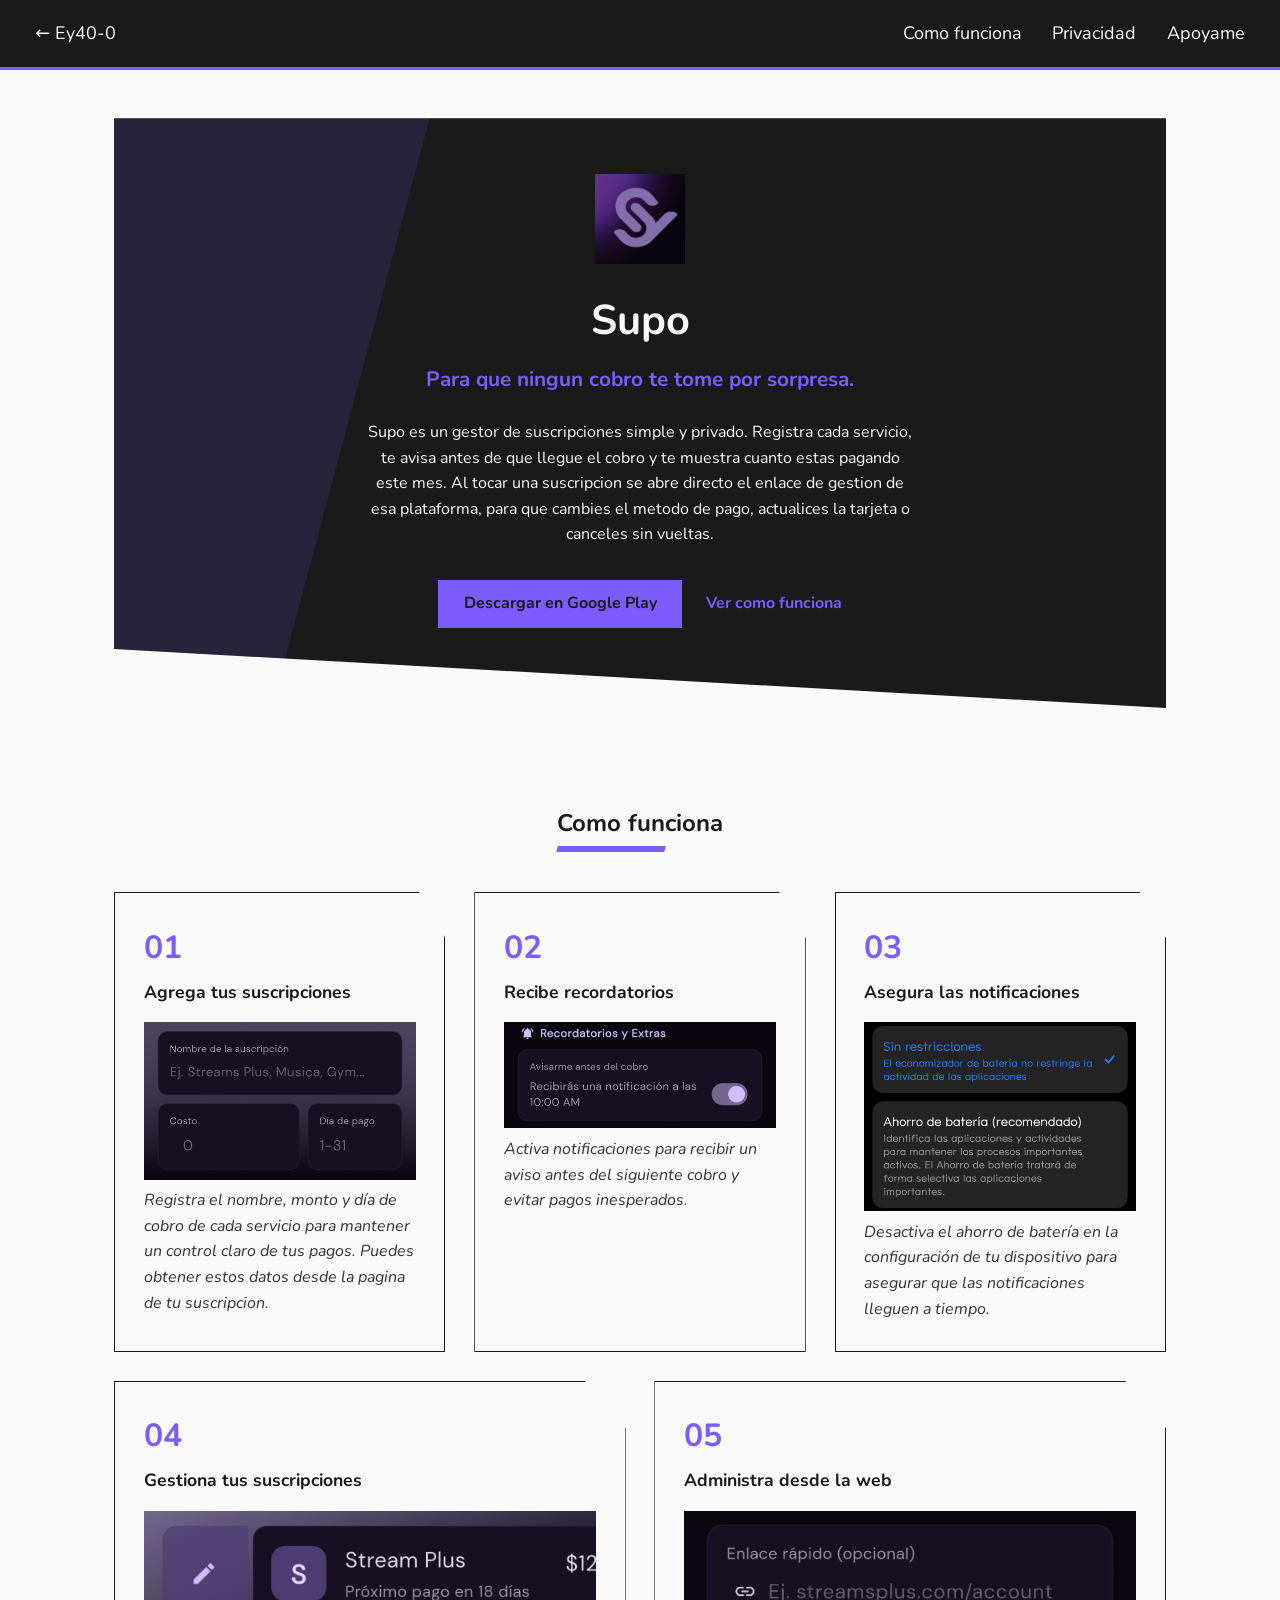
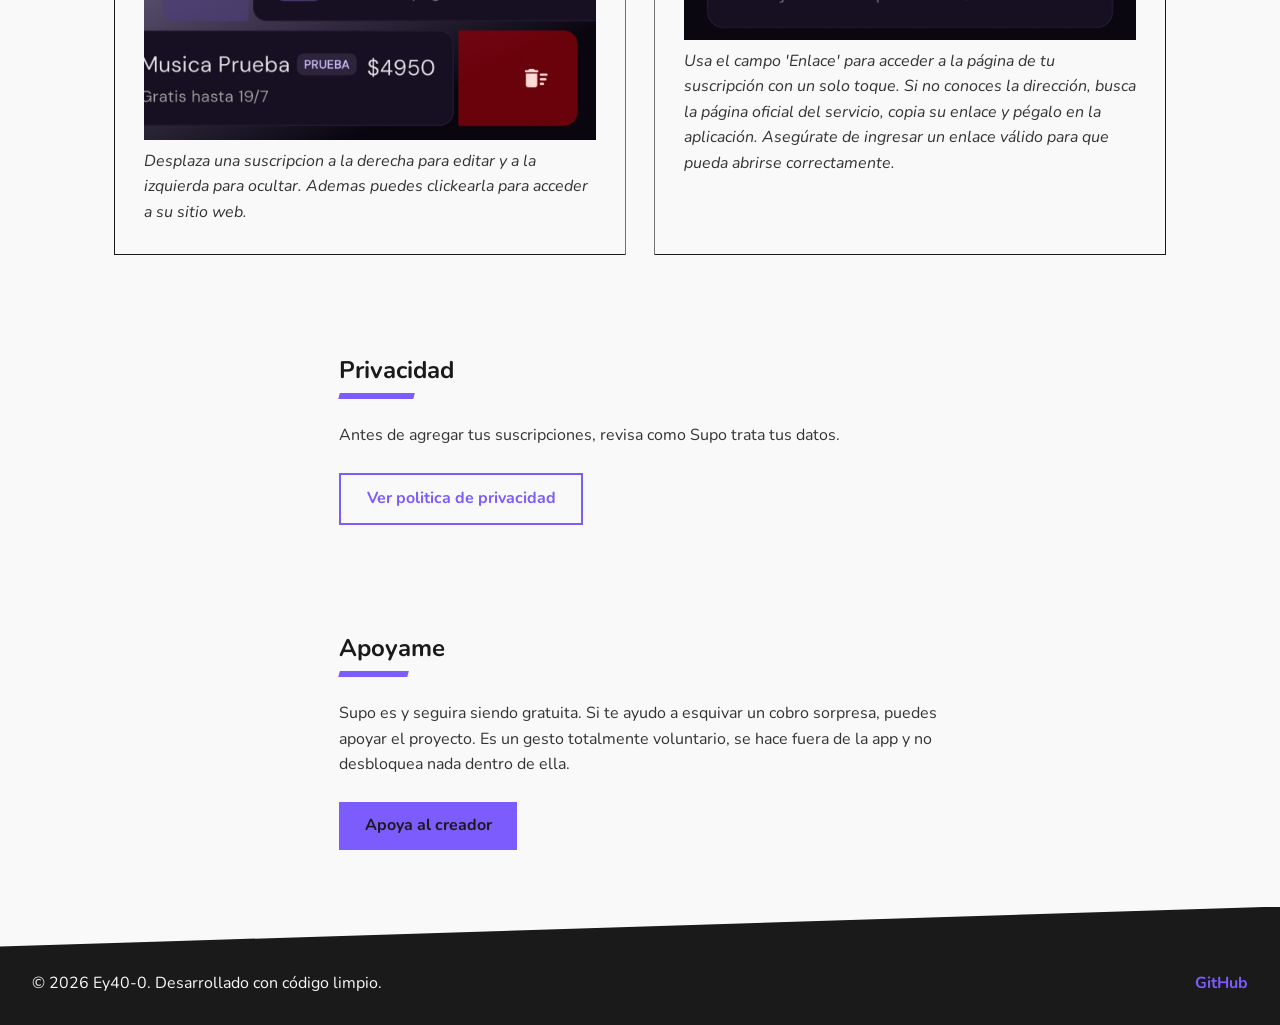
==== supo/index.html @ 60e0cd10 "260713 Se implementa link de pago por medio de mercadopago." ====
<!DOCTYPE html>
<html lang="es">
<head>
    <meta charset="UTF-8">
    <meta name="viewport" content="width=device-width, initial-scale=1.0">
    <link rel="stylesheet" href="supo-style.css">
    <link rel="preconnect" href="https://fonts.googleapis.com">
    <link rel="preconnect" href="https://fonts.gstatic.com" crossorigin>
    <link href="https://fonts.googleapis.com/css2?family=Google+Sans:ital,opsz,wght@0,17..18,400..700;1,17..18,400..700&family=Nunito:ital,wght@0,200..1000;1,200..1000&display=swap" rel="stylesheet">
    <title>Supo - Gestor de suscripciones</title>
</head>
<body>
    <!-- Header con vuelta al portafolio y navegacion a las secciones de esta misma pagina -->
    <header class="header-bar">
        <a href="../index.html" class="nav-link brand-link">← Ey40-0</a>
        <nav class="nav-bar">
            <a href="#manual" class="nav-link">Como funciona</a>
            <a href="#privacidad" class="nav-link">Privacidad</a>
            <a href="#apoyame" class="nav-link">Apoyame</a>
        </nav>
    </header>
    <!-- Hero: que es Supo -->
    <article class="hero-section">
        <section id="app-hero">
            <div class="app-hero-icon">
                <img src="/supo/assets/icon/Supo.png" alt="supo-logo-img">
            </div>
            <h1 id="app-title">Supo</h1>
            <p id="app-tagline">Para que ningun cobro te tome por sorpresa.</p>
            <p id="app-description">Supo es un gestor de suscripciones simple y privado. Registra cada servicio, te avisa antes de que llegue el cobro y te muestra cuanto estas pagando este mes. Al tocar una suscripcion se abre directo el enlace de gestion de esa plataforma, para que cambies el metodo de pago, actualices la tarjeta o canceles sin vueltas.</p>
            <div class="hero-actions">
                <a href="#" class="btn">Descargar en Google Play</a> <!-- Reemplazar por el enlace real de la Play Store -->
                <a href="#manual" class="text-link">Ver como funciona</a>
            </div>
        </section>
    </article>
    <!-- Manual de uso en 3 pasos, con espacio para captura + texto libre en cada uno -->
    <article class="manual-section" id="manual">
        <h2 class="section-heading">Como funciona</h2>
        <div class="steps">
            <div class="step-card">
                <span class="step-number">01</span>
                <h3>Agrega tus suscripciones</h3>
                <div class="step-image">
                    <img src="/supo/assets/images/step_one.png" alt="step_one.png">
                </div>
                <p class="step-text">Registra el nombre, monto y día de cobro de cada servicio para mantener un control claro de tus pagos. Puedes obtener estos datos desde la pagina de tu suscripcion.</p>
            </div>
            <div class="step-card">
                <span class="step-number">02</span>
                <h3>Recibe recordatorios</h3>
                <div class="step-image">
                    <img src="/supo/assets/images/step_two.png" alt="step_two.png">
                </div>
                <p class="step-text">Activa notificaciones para recibir un aviso antes del siguiente cobro y evitar pagos inesperados.</p>
            </div>
            <div class="step-card">
                <span class="step-number">03</span>
                <h3>Asegura las notificaciones</h3>
                <div class="step-image">
                    <img src="/supo/assets/images/step_three.png" alt="step_three.png">
                </div>
                <p class="step-text">Desactiva el ahorro de batería en la configuración de tu dispositivo para asegurar que las notificaciones lleguen a tiempo.</p>
            </div>
            <div class="step-card">
                <span class="step-number">04</span>
                <h3>Gestiona tus suscripciones</h3>
                <div class="step-image">
                    <img src="/supo/assets/images/step_four.png" alt="step_four.png">
                </div>
                <p class="step-text">Desplaza una suscripcion a la derecha para editar y a la izquierda para ocultar. Ademas puedes clickearla para acceder a su sitio web.</p>
            </div>
            <div class="step-card">
                <span class="step-number">05</span>
                <h3>Administra desde la web</h3>
                <div class="step-image">
                    <img src="/supo/assets/images/step_five.png" alt="step_five.png">
                </div>
                <p class="step-text">Usa el campo 'Enlace' para acceder a la página de tu suscripción con un solo toque. Si no conoces la dirección, busca la página oficial del servicio, copia su enlace y pégalo en la aplicación. Asegúrate de ingresar un enlace válido para que pueda abrirse correctamente.</p>
            </div>
        </div>
    </article>
    <!-- Privacidad: el enlace queda listo, el contenido lo escribe Ey40-0 -->
    <article class="privacy-section" id="privacidad">
        <h2 class="section-heading">Privacidad</h2>
        <p>Antes de agregar tus suscripciones, revisa como Supo trata tus datos.</p>
        <a href="./privacy.html" class="btn btn-outline">Ver politica de privacidad</a> <!-- Crear privacidad.html o reemplazar por el enlace real -->
    </article>
    <!-- Apoyame: aporte voluntario fuera de la app, no desbloquea funciones -->
    <article class="coffee-section" id="apoyame">
        <h2 class="section-heading">Apoyame</h2>
        <p>Supo es y seguira siendo gratuita. Si te ayudo a esquivar un cobro sorpresa, puedes apoyar el proyecto. Es un gesto totalmente voluntario, se hace fuera de la app y no desbloquea nada dentro de ella.</p>
        <a href="https://link.mercadopago.cl/ey4developer" class="btn" target="_blank" rel="noopener">Apoya al creador</a> <!-- Reemplazar tu-usuario por tu usuario real -->
    </article>
    <!-- fin de pagina -->
    <footer>
        <p>&copy; 2026 Ey40-0. Desarrollado con código limpio.</p>
        <a href="https://github.com/Ey40-0" target="_blank">GitHub</a>
    </footer>
</body>
</html>
---- supo/supo-style.css ----
/* Codigo hecho por Ey40-0 */
/* Esta pagina vive dentro de /supo/, por eso tiene su propia hoja de estilos */
/* en vez de compartir la del portafolio: cada app tiene su propio color de marca */
/* pero se mantienen las mismas reglas de diseno (sin radio, sin sombra, diagonales) */
:root {
--global-grey: #1a1a1a;
--dark-gray: #333333;
--white-gray: #f9f9f9;
--supo-purple: #7c5cfc;
}
/* Reseteo basico de margenes */
* {
    margin: 0;
    padding: 0;
    box-sizing: border-box;
}
html {
    scroll-behavior: smooth;
}
/* Hacer la fuente global para todo el cuerpo del sitio */
body {
    font-family: 'Nunito', system-ui, -apple-system, sans-serif;
    background-color: var(--white-gray);
    color: var(--dark-gray);
    line-height: 1.6;
    overflow-x: hidden;
}
article {
    max-width: 1100px;
    margin: 0 auto;
    padding: 3rem 1.5rem;
}
/* Aplicar Google Sans a los titulos para que resalten mas */
h1, h2, h3, h4, h5, h6 {
    font-family: 'Google Sans', 'Nunito', sans-serif;
    font-weight: 700;
    color: var(--global-grey);
}
a {
    text-decoration: none;
}
/* Header */
.header-bar {
    background-color: var(--global-grey);
    border-bottom: .2rem solid var(--supo-purple);
    display: flex;
    align-items: center;
    justify-content: space-between;
    padding: 1rem 2rem;
    position: sticky;
    top: 0;
    z-index: 100;
}
.nav-bar {
    display: flex;
    align-items: center;
    gap: 1.5rem;
}
.brand-link {
    font-size: 1.2rem;
}
/* Enlaces: mismo subrayado direccional que en el portafolio */
.nav-link {
    color: var(--white-gray);
    font-size: large;
    padding: .2rem;
    position: relative;
}
.nav-link::after {
    content: '';
    position: absolute;
    left: 0;
    bottom: -.2rem;
    width: 100%;
    height: .1rem;
    background-color: var(--supo-purple);
    transform: scaleX(0);
    transform-origin: right;
    transition: transform .2s ease;
}
.nav-link:hover::after {
    transform: scaleX(1);
    transform-origin: left;
}
.text-link {
    position: relative;
    color: var(--supo-purple);
    font-weight: 700;
}
.text-link::after {
    content: '';
    position: absolute;
    left: 0;
    bottom: -.2rem;
    width: 100%;
    height: .1rem;
    background-color: var(--supo-purple);
    transform: scaleX(0);
    transform-origin: right;
    transition: transform .2s ease;
}
.text-link:hover::after {
    transform: scaleX(1);
    transform-origin: left;
}
/* Encabezado con banda diagonal, igual que en el portafolio pero en morado */
.section-heading {
    position: relative;
    display: inline-block;
    padding-bottom: .6rem;
    margin-bottom: 1.5rem;
}
.section-heading::after {
    content: '';
    position: absolute;
    left: 0;
    bottom: 0;
    width: 65%;
    height: .4rem;
    background-color: var(--supo-purple);
    transform: skewX(-15deg);
    transform-origin: left;
}
/* Hero de la app */
#app-hero {
    position: relative;
    overflow: hidden;
    background-color: var(--global-grey);
    text-align: center;
    padding: 3.5rem 2rem 5rem;
/* Inclinacion del hero: el ultimo valor (0 90%) es la esquina inferior izquierda. */
/* Bajar ese porcentaje = corte mas pronunciado, subirlo (mas cerca de 100%) = corte mas sutil */
    clip-path: polygon(0 0, 100% 0, 100% 100%, 0 90%);
}
#app-hero::before {
    content: '';
    position: absolute;
    top: 0;
    left: 0;
    width: 50%;
    height: 100%;
    background-color: var(--supo-purple);
    opacity: .14;
    clip-path: polygon(0 0, 60% 0, 30% 100%, 0 100%);
    z-index: -1;
}
.app-hero-icon {
    width: 90px;
    height: 90px;
    margin: 0 auto 1.5rem;
    display: flex;
    align-items: center;
    justify-content: center;
}
.app-hero-icon img,
.step-image img {
    width: 100%;
    height: 100%;
    object-fit: contain;
}
#app-title {
    color: var(--white-gray);
    font-size: 2.6rem;
}
#app-tagline {
    color: var(--supo-purple);
    font-size: 1.3rem;
    font-weight: 700;
    margin-top: .5rem;
}
#app-description {
    color: var(--white-gray);
    max-width: 55ch;
    margin: 1.5rem auto 0;
}
.hero-actions {
    display: flex;
    flex-wrap: wrap;
    align-items: center;
    justify-content: center;
    gap: 1.5rem;
    margin-top: 2rem;
}
/* Manual de uso */
.manual-section {
    text-align: center;
}
.steps {
    display: flex;
    flex-wrap: wrap;
    gap: 1.8rem;
    margin-top: 1rem;
    text-align: left;
}
.step-card {
    position: relative;
    flex: 1 1 260px;
    padding: 1.8rem;
    border: .1rem solid var(--global-grey);
    clip-path: polygon(0 0, 92% 0, 100% 10%, 100% 100%, 0 100%);
}
.step-number {
    display: block;
    font-family: 'Google Sans', 'Nunito', sans-serif;
    font-weight: 700;
    font-size: 2rem;
    color: var(--supo-purple);
    margin-bottom: .3rem;
}
.step-card h3 {
    font-size: 1.1rem;
    margin-bottom: 1rem;
}
/* Espacio reservado para la captura de pantalla de cada paso */
/* .step-image {
    width: 100%;
    height: 160px;
    display: flex;
    align-items: center;
    justify-content: center;
    background-color: var(--white-gray);
    border: .1rem dashed var(--dark-gray);
    color: var(--dark-gray);
    font-size: .8rem;
    margin-bottom: 1rem;
    clip-path: polygon(0 0, 94% 0, 100% 14%, 100% 100%, 0 100%);
} */
/* Texto libre a completar por Ey40-0, se marca en cursiva mientras es un placeholder */
.step-text {
    font-style: italic;
    color: var(--dark-gray);
}
/* Privacidad y donaciones comparten el mismo formato simple */
.privacy-section,
.coffee-section {
    max-width: 65ch;
}
.privacy-section p,
.coffee-section p {
    margin-bottom: 1.5rem;
}
/* Boton principal con relleno diagonal al pasar el mouse, igual mecanica que en el portafolio */
.btn {
    position: relative;
    display: inline-block;
    padding: .7rem 1.6rem;
    background-color: var(--supo-purple);
    color: var(--global-grey);
    font-weight: 700;
    overflow: hidden;
    z-index: 1;
    transition: color .25s ease;
}
.btn::before {
    content: '';
    position: absolute;
    top: 0;
    left: -15%;
    width: 130%;
    height: 100%;
    background-color: var(--global-grey);
    transform: translateX(-100%) skewX(-15deg);
    transition: transform .3s ease;
    z-index: -1;
}
.btn:hover {
    color: var(--white-gray);
}
.btn:hover::before {
    transform: translateX(0) skewX(-15deg);
}
/* Variante en contorno, para acciones secundarias como Privacidad */
.btn-outline {
    background-color: transparent;
    color: var(--supo-purple);
    border: .15rem solid var(--supo-purple);
}
.btn-outline::before {
    background-color: var(--supo-purple);
}
.btn-outline:hover {
    color: var(--white-gray);
}
/* Pie de pagina, mismo corte diagonal que en el portafolio */
footer {
    position: relative;
    background-color: var(--global-grey);
    color: var(--white-gray);
    display: flex;
    flex-wrap: wrap;
    align-items: center;
    justify-content: space-between;
    gap: 1rem;
    padding: 4rem 2rem 1.8rem;
    clip-path: polygon(0 40px, 100% 0, 100% 100%, 0 100%);
}
footer a {
    position: relative;
    color: var(--supo-purple);
    font-weight: 700;
}
footer a::after {
    content: '';
    position: absolute;
    left: 0;
    bottom: -.2rem;
    width: 100%;
    height: .1rem;
    background-color: var(--supo-purple);
    transform: scaleX(0);
    transform-origin: right;
    transition: transform .2s ease;
}
footer a:hover {
    color: var(--white-gray);
}
footer a:hover::after {
    transform: scaleX(1);
    transform-origin: left;
    background-color: var(--white-gray);
}
/* Estados de foco visibles para quien navega con teclado, sin sombra ni radio */
.nav-link:focus-visible,
.text-link:focus-visible,
.btn:focus-visible,
footer a:focus-visible {
    outline: .15rem solid var(--supo-purple);
    outline-offset: .25rem;
}
/* Pagina de politica de privacidad: una sola columna, casi sin decoracion */
.legal-page {
    max-width: 720px;
}
.legal-page h1 {
    font-size: 2rem;
}
.updated-tag {
    display: block;
    color: var(--dark-gray);
    font-size: .85rem;
    font-style: italic;
    margin-bottom: 2rem;
}
/* Indice del documento, con el mismo subrayado direccional que el resto del sitio */
.toc {
    background-color: var(--white-gray);
    border: .1rem solid var(--global-grey);
    padding: 1.2rem 1.5rem;
    margin-bottom: 2.5rem;
}
.toc h2 {
    font-size: 1rem;
    margin-bottom: .8rem;
}
.toc ol {
    padding-left: 1.2rem;
}
.toc li {
    margin-bottom: .4rem;
}
.toc a {
    position: relative;
    color: var(--supo-purple);
}
.toc a::after {
    content: '';
    position: absolute;
    left: 0;
    bottom: -.15rem;
    width: 100%;
    height: .08rem;
    background-color: var(--supo-purple);
    transform: scaleX(0);
    transform-origin: right;
    transition: transform .2s ease;
}
.toc a:hover::after {
    transform: scaleX(1);
    transform-origin: left;
}
.toc a:focus-visible {
    outline: .15rem solid var(--supo-purple);
    outline-offset: .2rem;
}
/* Cada articulo de la politica */
.policy-section {
    margin-bottom: 2.2rem;
}
.policy-section h2 {
    font-size: 1.3rem;
    margin-bottom: .8rem;
}
.policy-section p {
    margin-bottom: 1rem;
}
.policy-section p:last-child {
    margin-bottom: 0;
}
/* Responsive */
@media (max-width: 900px) {
    #app-hero::before {
        width: 60%;
        opacity: .1;
    }
}
@media (max-width: 700px) {
    .header-bar {
        padding: 1rem 1.2rem;
        flex-wrap: wrap;
        gap: .8rem;
    }
    .nav-bar {
        gap: 1rem;
    }
    .brand-link {
        font-size: 1rem;
    }
    #app-title {
        font-size: 2rem;
    }
    #app-hero {
        padding: 2.5rem 1.5rem 4rem;
    }
    article {
        padding: 2.2rem 1.2rem;
    }
    .steps {
        flex-direction: column;
    }
    footer {
        flex-direction: column;
        text-align: center;
        padding-top: 3.5rem;
    }
}
@media (max-width: 480px) {
    #app-hero::before {
        display: none;
    }
    .hero-actions {
        flex-direction: column;
        width: 100%;
    }
    .hero-actions .btn,
    .hero-actions .text-link {
        width: 100%;
        text-align: center;
    }
    footer {
        clip-path: polygon(0 22px, 100% 0, 100% 100%, 0 100%);
    }
}
/* Respeto por preferencia de movimiento reducido */
@media (prefers-reduced-motion: reduce) {
    * {
        transition: none !important;
    }
}
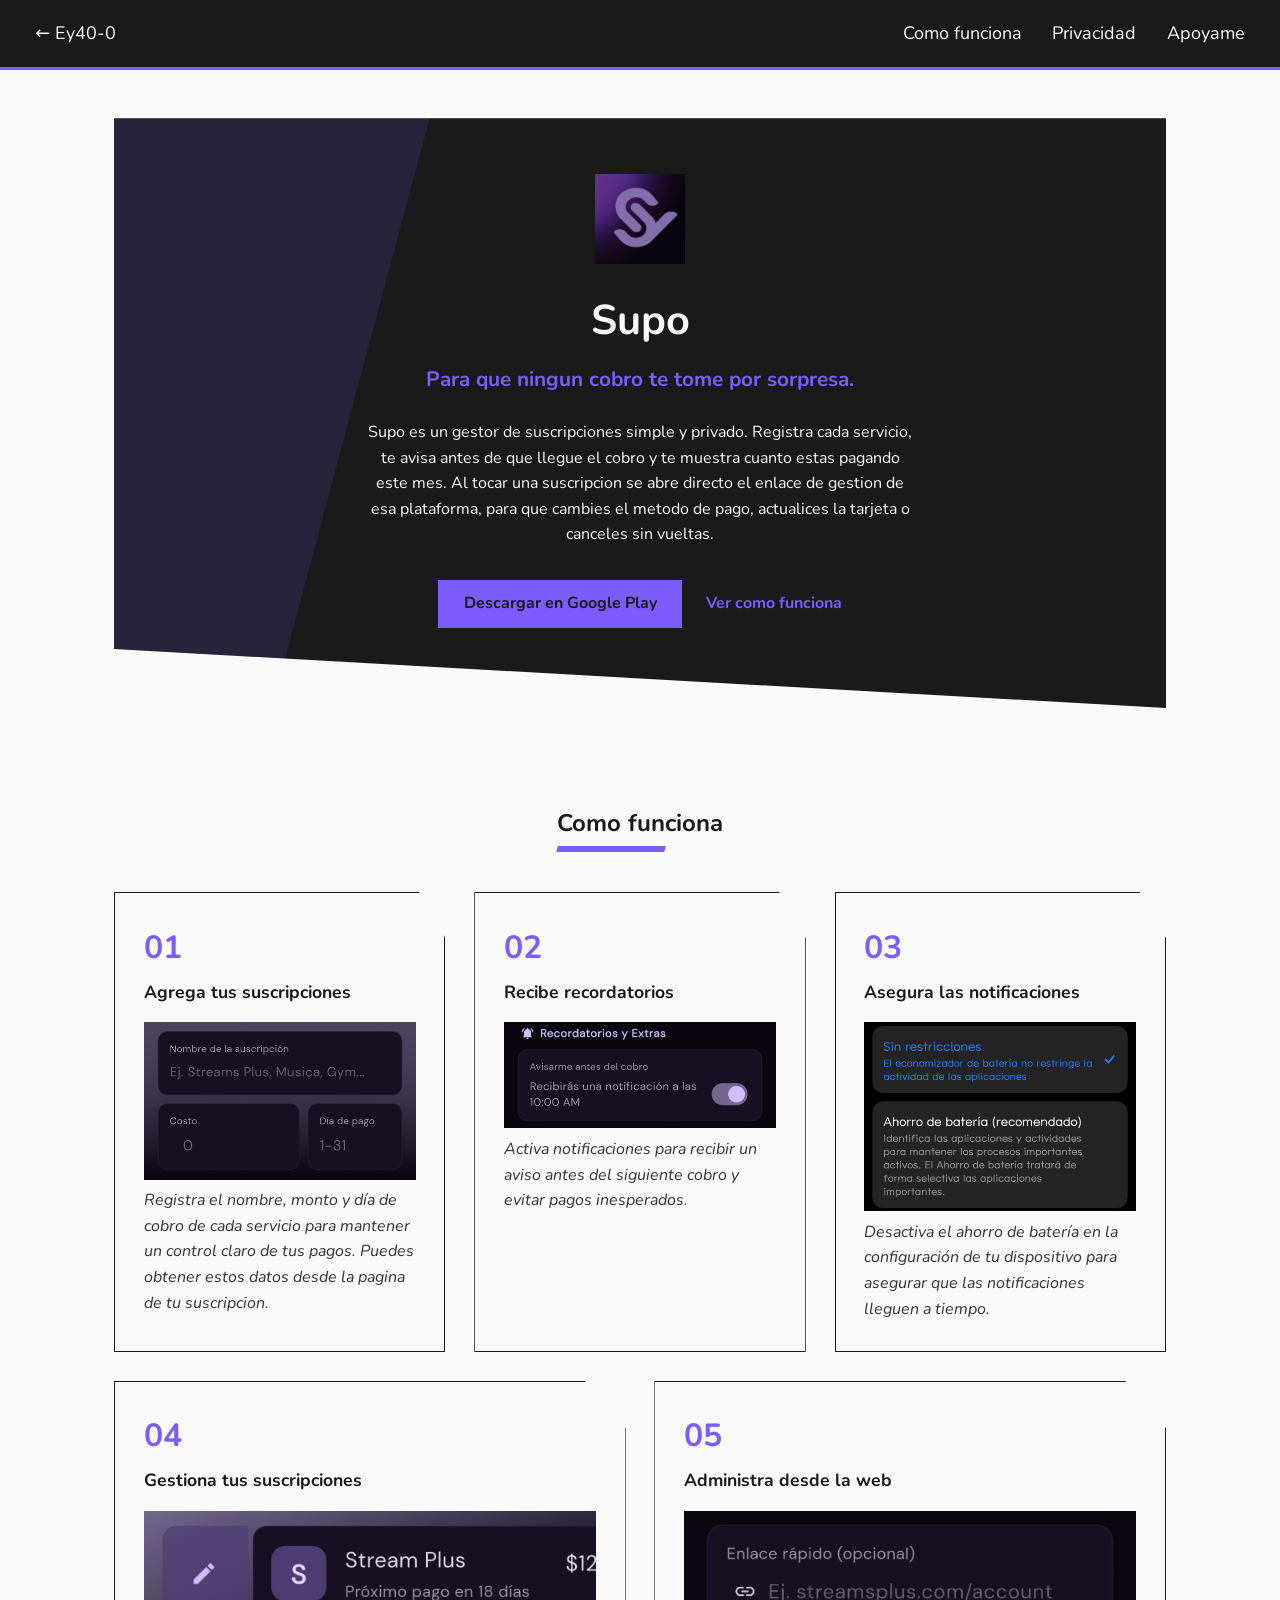
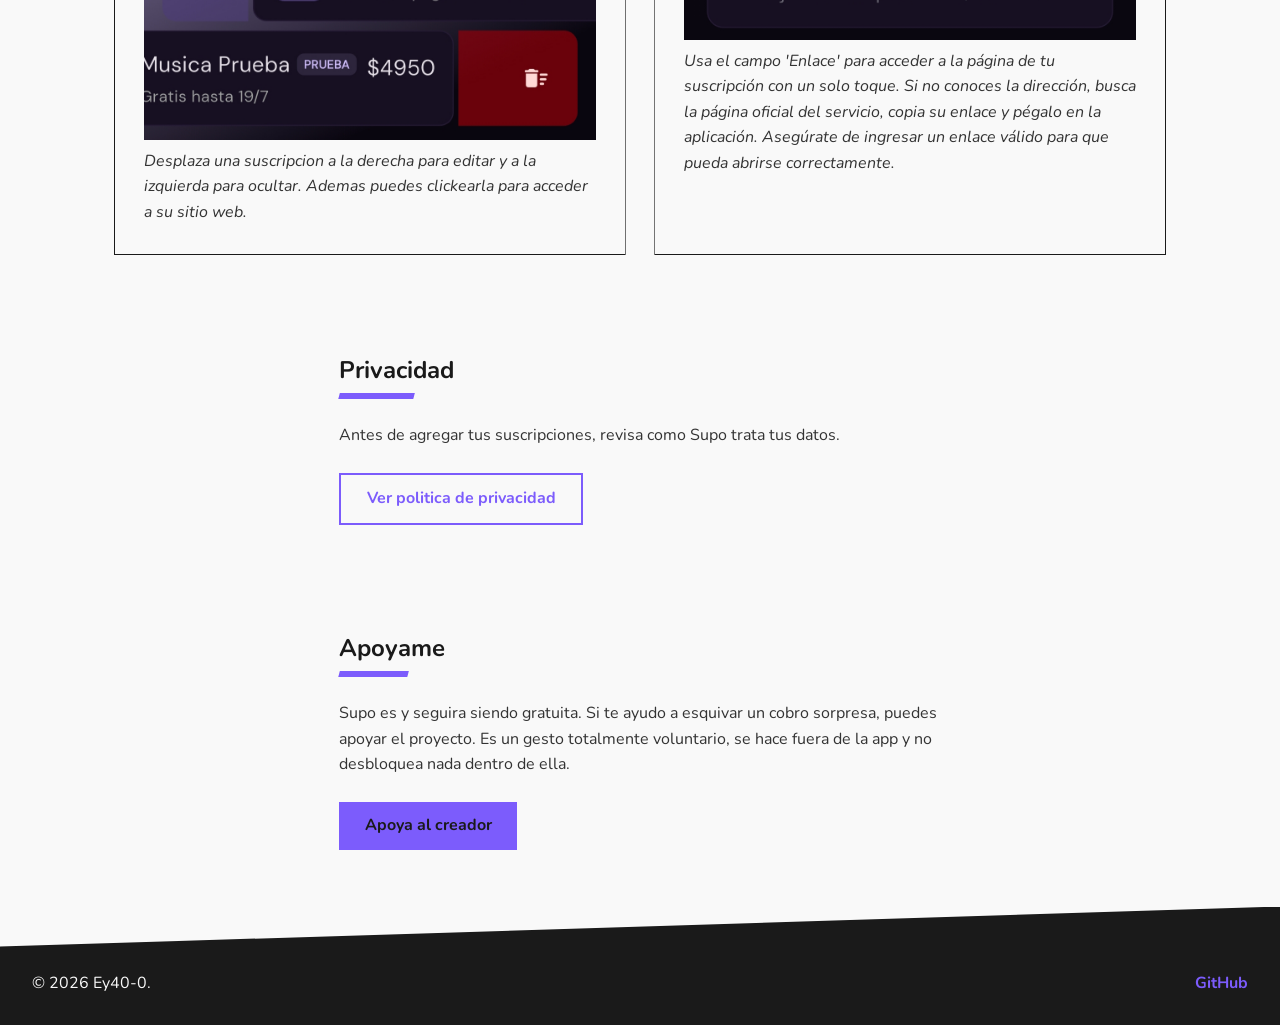
==== commit 14d265ab: "Update footer text in index.html Removed the phrase 'Desarrollado con código limpio' from the footer" ====
--- a/supo/index.html
+++ b/supo/index.html
@@ -29,7 +29,7 @@
             <p id="app-tagline">Para que ningun cobro te tome por sorpresa.</p>
             <p id="app-description">Supo es un gestor de suscripciones simple y privado. Registra cada servicio, te avisa antes de que llegue el cobro y te muestra cuanto estas pagando este mes. Al tocar una suscripcion se abre directo el enlace de gestion de esa plataforma, para que cambies el metodo de pago, actualices la tarjeta o canceles sin vueltas.</p>
             <div class="hero-actions">
-                <a href="#" class="btn">Descargar en Google Play</a> <!-- Reemplazar por el enlace real de la Play Store -->
+                <a href="https://play.google.com/store/apps/details?id=io.github.ey4.supo" class="btn">Descargar en Google Play</a> <!-- Reemplazar por el enlace real de la Play Store -->
                 <a href="#manual" class="text-link">Ver como funciona</a>
             </div>
         </section>
@@ -94,8 +94,8 @@
     </article>
     <!-- fin de pagina -->
     <footer>
-        <p>&copy; 2026 Ey40-0. Desarrollado con código limpio.</p>
+        <p>&copy; 2026 Ey40-0.</p>
         <a href="https://github.com/Ey40-0" target="_blank">GitHub</a>
     </footer>
 </body>
-</html>+</html>
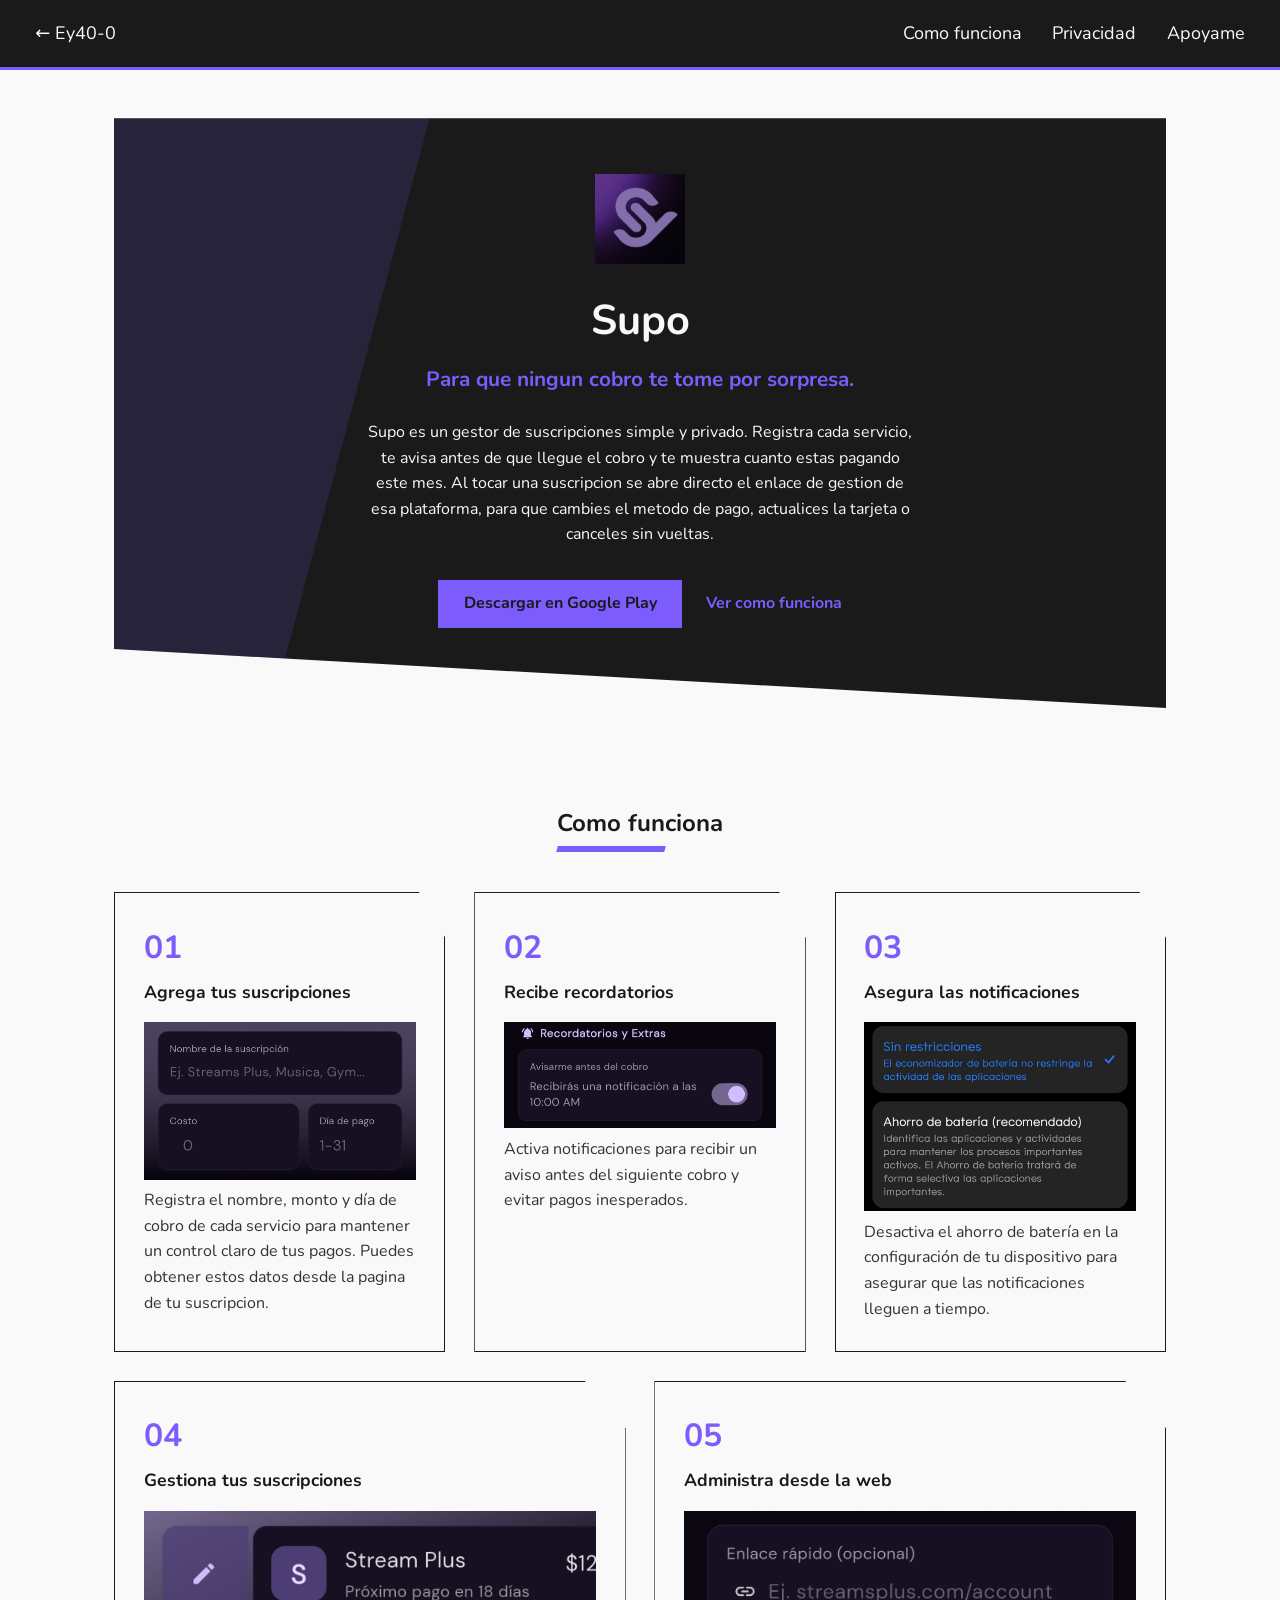
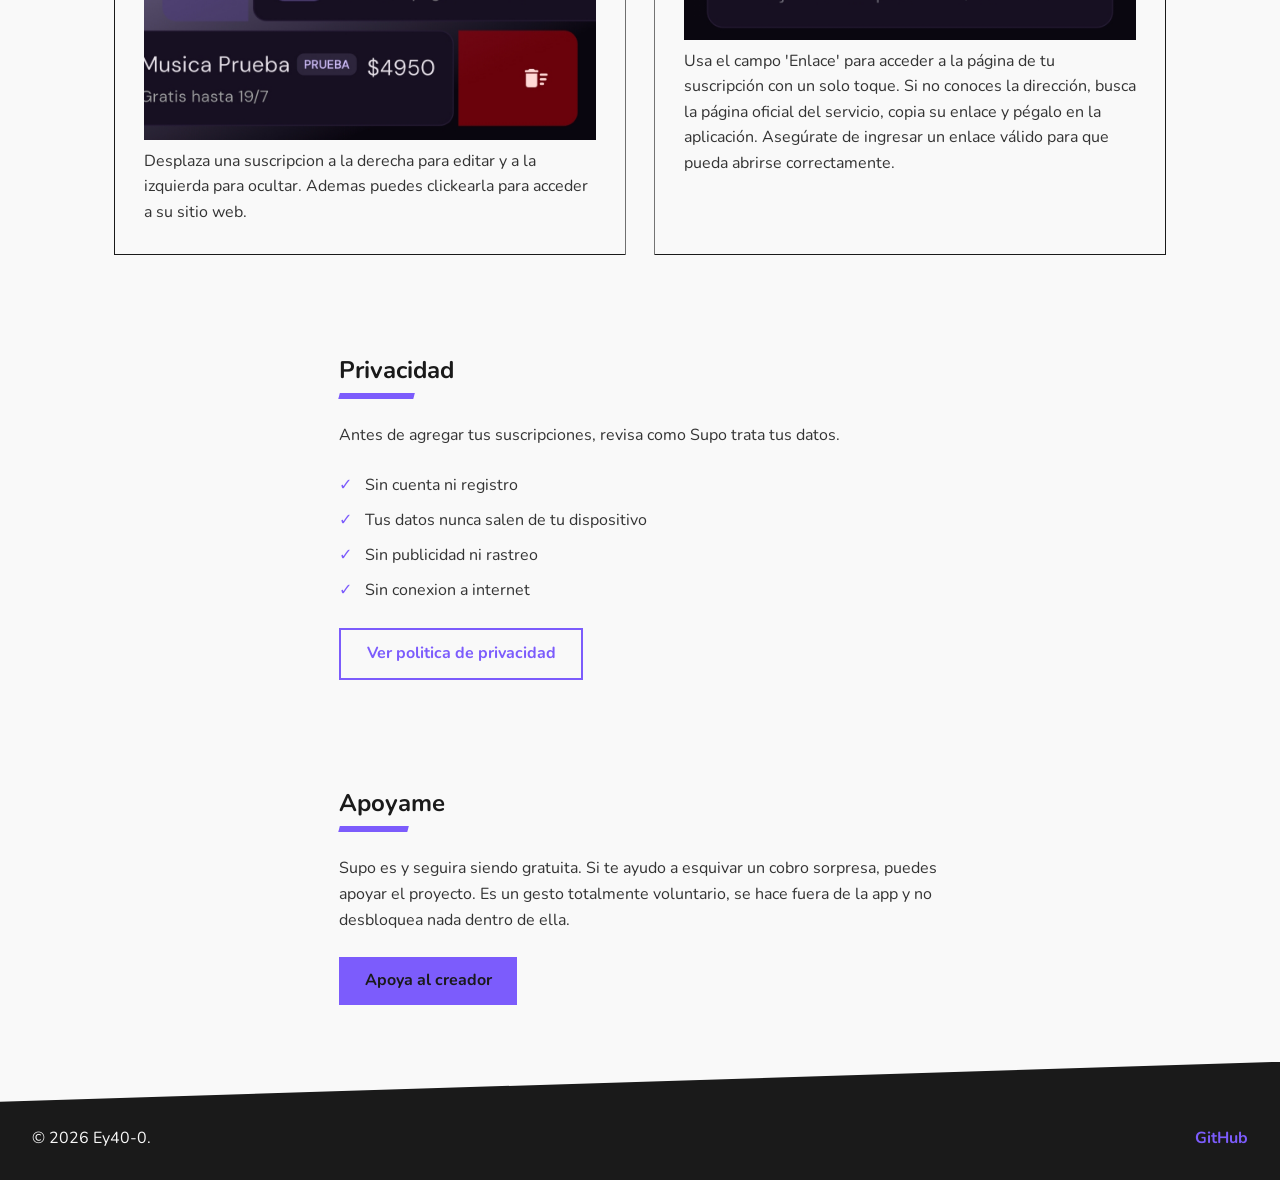
==== commit 6d47a0ad: "260810 rename hero elements to Spanish, reorganize presentation section, and update CSS/HTML structu" ====
--- a/supo/index.html
+++ b/supo/index.html
@@ -1,14 +1,18 @@
 <!DOCTYPE html>
 <html lang="es">
+
 <head>
     <meta charset="UTF-8">
     <meta name="viewport" content="width=device-width, initial-scale=1.0">
     <link rel="stylesheet" href="supo-style.css">
     <link rel="preconnect" href="https://fonts.googleapis.com">
     <link rel="preconnect" href="https://fonts.gstatic.com" crossorigin>
-    <link href="https://fonts.googleapis.com/css2?family=Google+Sans:ital,opsz,wght@0,17..18,400..700;1,17..18,400..700&family=Nunito:ital,wght@0,200..1000;1,200..1000&display=swap" rel="stylesheet">
+    <link
+        href="https://fonts.googleapis.com/css2?family=Google+Sans:ital,opsz,wght@0,17..18,400..700;1,17..18,400..700&family=Nunito:ital,wght@0,200..1000;1,200..1000&display=swap"
+        rel="stylesheet">
     <title>Supo - Gestor de suscripciones</title>
 </head>
+
 <body>
     <!-- Header con vuelta al portafolio y navegacion a las secciones de esta misma pagina -->
     <header class="header-bar">
@@ -19,17 +23,21 @@
             <a href="#apoyame" class="nav-link">Apoyame</a>
         </nav>
     </header>
-    <!-- Hero: que es Supo -->
-    <article class="hero-section">
-        <section id="app-hero">
-            <div class="app-hero-icon">
+    <!-- Portada: que es Supo -->
+    <article class="seccion-portada">
+        <section id="portada-app">
+            <div class="icono-portada">
                 <img src="/supo/assets/icon/Supo.png" alt="supo-logo-img">
             </div>
             <h1 id="app-title">Supo</h1>
-            <p id="app-tagline">Para que ningun cobro te tome por sorpresa.</p>
-            <p id="app-description">Supo es un gestor de suscripciones simple y privado. Registra cada servicio, te avisa antes de que llegue el cobro y te muestra cuanto estas pagando este mes. Al tocar una suscripcion se abre directo el enlace de gestion de esa plataforma, para que cambies el metodo de pago, actualices la tarjeta o canceles sin vueltas.</p>
-            <div class="hero-actions">
-                <a href="https://play.google.com/store/apps/details?id=io.github.ey4.supo" class="btn">Descargar en Google Play</a> <!-- Reemplazar por el enlace real de la Play Store -->
+            <p id="eslogan-app">Para que ningun cobro te tome por sorpresa.</p>
+            <p id="app-description">Supo es un gestor de suscripciones simple y privado. Registra cada servicio, te
+                avisa antes de que llegue el cobro y te muestra cuanto estas pagando este mes. Al tocar una suscripcion
+                se abre directo el enlace de gestion de esa plataforma, para que cambies el metodo de pago, actualices
+                la tarjeta o canceles sin vueltas.</p>
+            <div class="acciones-portada">
+                <a href="https://play.google.com/store/apps/details?id=io.github.ey4.supo" class="btn">Descargar en
+                    Google Play</a>
                 <a href="#manual" class="text-link">Ver como funciona</a>
             </div>
         </section>
@@ -44,7 +52,8 @@
                 <div class="step-image">
                     <img src="/supo/assets/images/step_one.png" alt="step_one.png">
                 </div>
-                <p class="step-text">Registra el nombre, monto y día de cobro de cada servicio para mantener un control claro de tus pagos. Puedes obtener estos datos desde la pagina de tu suscripcion.</p>
+                <p class="step-text">Registra el nombre, monto y día de cobro de cada servicio para mantener un control
+                    claro de tus pagos. Puedes obtener estos datos desde la pagina de tu suscripcion.</p>
             </div>
             <div class="step-card">
                 <span class="step-number">02</span>
@@ -52,7 +61,8 @@
                 <div class="step-image">
                     <img src="/supo/assets/images/step_two.png" alt="step_two.png">
                 </div>
-                <p class="step-text">Activa notificaciones para recibir un aviso antes del siguiente cobro y evitar pagos inesperados.</p>
+                <p class="step-text">Activa notificaciones para recibir un aviso antes del siguiente cobro y evitar
+                    pagos inesperados.</p>
             </div>
             <div class="step-card">
                 <span class="step-number">03</span>
@@ -60,7 +70,8 @@
                 <div class="step-image">
                     <img src="/supo/assets/images/step_three.png" alt="step_three.png">
                 </div>
-                <p class="step-text">Desactiva el ahorro de batería en la configuración de tu dispositivo para asegurar que las notificaciones lleguen a tiempo.</p>
+                <p class="step-text">Desactiva el ahorro de batería en la configuración de tu dispositivo para asegurar
+                    que las notificaciones lleguen a tiempo.</p>
             </div>
             <div class="step-card">
                 <span class="step-number">04</span>
@@ -68,7 +79,8 @@
                 <div class="step-image">
                     <img src="/supo/assets/images/step_four.png" alt="step_four.png">
                 </div>
-                <p class="step-text">Desplaza una suscripcion a la derecha para editar y a la izquierda para ocultar. Ademas puedes clickearla para acceder a su sitio web.</p>
+                <p class="step-text">Desplaza una suscripcion a la derecha para editar y a la izquierda para ocultar.
+                    Ademas puedes clickearla para acceder a su sitio web.</p>
             </div>
             <div class="step-card">
                 <span class="step-number">05</span>
@@ -76,7 +88,9 @@
                 <div class="step-image">
                     <img src="/supo/assets/images/step_five.png" alt="step_five.png">
                 </div>
-                <p class="step-text">Usa el campo 'Enlace' para acceder a la página de tu suscripción con un solo toque. Si no conoces la dirección, busca la página oficial del servicio, copia su enlace y pégalo en la aplicación. Asegúrate de ingresar un enlace válido para que pueda abrirse correctamente.</p>
+                <p class="step-text">Usa el campo 'Enlace' para acceder a la página de tu suscripción con un solo toque.
+                    Si no conoces la dirección, busca la página oficial del servicio, copia su enlace y pégalo en la
+                    aplicación. Asegúrate de ingresar un enlace válido para que pueda abrirse correctamente.</p>
             </div>
         </div>
     </article>
@@ -84,18 +98,29 @@
     <article class="privacy-section" id="privacidad">
         <h2 class="section-heading">Privacidad</h2>
         <p>Antes de agregar tus suscripciones, revisa como Supo trata tus datos.</p>
-        <a href="./privacy.html" class="btn btn-outline">Ver politica de privacidad</a> <!-- Crear privacidad.html o reemplazar por el enlace real -->
+        <ul class="privacidad-puntos">
+            <li>Sin cuenta ni registro</li>
+            <li>Tus datos nunca salen de tu dispositivo</li>
+            <li>Sin publicidad ni rastreo</li>
+            <li>Sin conexion a internet</li>
+        </ul>
+        <a href="./privacy.html" class="btn btn-outline">Ver politica de privacidad</a>
     </article>
     <!-- Apoyame: aporte voluntario fuera de la app, no desbloquea funciones -->
     <article class="coffee-section" id="apoyame">
         <h2 class="section-heading">Apoyame</h2>
-        <p>Supo es y seguira siendo gratuita. Si te ayudo a esquivar un cobro sorpresa, puedes apoyar el proyecto. Es un gesto totalmente voluntario, se hace fuera de la app y no desbloquea nada dentro de ella.</p>
-        <a href="https://link.mercadopago.cl/ey4developer" class="btn" target="_blank" rel="noopener">Apoya al creador</a> <!-- Reemplazar tu-usuario por tu usuario real -->
+        <p>Supo es y seguira siendo gratuita. Si te ayudo a esquivar un cobro sorpresa, puedes apoyar el proyecto. Es un
+            gesto totalmente voluntario, se hace fuera de la app y no desbloquea nada dentro de ella.</p>
+        <a href="https://link.mercadopago.cl/ey4developer" class="btn" target="_blank" rel="noopener">Apoya al
+            creador</a> <!-- Reemplazar tu-usuario por tu usuario real -->
     </article>
     <!-- fin de pagina -->
     <footer>
-        <p>&copy; 2026 Ey40-0.</p>
-        <a href="https://github.com/Ey40-0" target="_blank">GitHub</a>
+        <p data-site="copyright"></p>
+        <a data-site="github-link" target="_blank" rel="noopener">GitHub</a>
     </footer>
+
+    <script src="/site-config.js"></script>
 </body>
-</html>
+
+</html>
--- a/supo/supo-style.css
+++ b/supo/supo-style.css
@@ -121,18 +121,18 @@
     transform: skewX(-15deg);
     transform-origin: left;
 }
-/* Hero de la app */
-#app-hero {
+/* Portada de la app (antes: hero) */
+#portada-app {
     position: relative;
     overflow: hidden;
     background-color: var(--global-grey);
     text-align: center;
     padding: 3.5rem 2rem 5rem;
-/* Inclinacion del hero: el ultimo valor (0 90%) es la esquina inferior izquierda. */
+/* Inclinacion de la portada: el ultimo valor (0 90%) es la esquina inferior izquierda. */
 /* Bajar ese porcentaje = corte mas pronunciado, subirlo (mas cerca de 100%) = corte mas sutil */
     clip-path: polygon(0 0, 100% 0, 100% 100%, 0 90%);
 }
-#app-hero::before {
+#portada-app::before {
     content: '';
     position: absolute;
     top: 0;
@@ -144,7 +144,7 @@
     clip-path: polygon(0 0, 60% 0, 30% 100%, 0 100%);
     z-index: -1;
 }
-.app-hero-icon {
+.icono-portada {
     width: 90px;
     height: 90px;
     margin: 0 auto 1.5rem;
@@ -152,7 +152,7 @@
     align-items: center;
     justify-content: center;
 }
-.app-hero-icon img,
+.icono-portada img,
 .step-image img {
     width: 100%;
     height: 100%;
@@ -162,7 +162,7 @@
     color: var(--white-gray);
     font-size: 2.6rem;
 }
-#app-tagline {
+#eslogan-app {
     color: var(--supo-purple);
     font-size: 1.3rem;
     font-weight: 700;
@@ -173,7 +173,7 @@
     max-width: 55ch;
     margin: 1.5rem auto 0;
 }
-.hero-actions {
+.acciones-portada {
     display: flex;
     flex-wrap: wrap;
     align-items: center;
@@ -225,10 +225,29 @@
     margin-bottom: 1rem;
     clip-path: polygon(0 0, 94% 0, 100% 14%, 100% 100%, 0 100%);
 } */
-/* Texto libre a completar por Ey40-0, se marca en cursiva mientras es un placeholder */
 .step-text {
-    font-style: italic;
     color: var(--dark-gray);
+}
+/* Privacidad: lista de garantias */
+.privacidad-puntos {
+    list-style: none;
+    padding: 0;
+    margin-bottom: 1.5rem;
+    display: flex;
+    flex-direction: column;
+    gap: .6rem;
+}
+.privacidad-puntos li {
+    padding-left: 1.6rem;
+    position: relative;
+    color: var(--dark-gray);
+}
+.privacidad-puntos li::before {
+    content: '✓';
+    position: absolute;
+    left: 0;
+    color: var(--supo-purple);
+    font-weight: 700;
 }
 /* Privacidad y donaciones comparten el mismo formato simple */
 .privacy-section,
@@ -398,7 +417,7 @@
 }
 /* Responsive */
 @media (max-width: 900px) {
-    #app-hero::before {
+    #portada-app::before {
         width: 60%;
         opacity: .1;
     }
@@ -418,7 +437,7 @@
     #app-title {
         font-size: 2rem;
     }
-    #app-hero {
+    #portada-app {
         padding: 2.5rem 1.5rem 4rem;
     }
     article {
@@ -434,15 +453,15 @@
     }
 }
 @media (max-width: 480px) {
-    #app-hero::before {
+    #portada-app::before {
         display: none;
     }
-    .hero-actions {
+    .acciones-portada {
         flex-direction: column;
         width: 100%;
     }
-    .hero-actions .btn,
-    .hero-actions .text-link {
+    .acciones-portada .btn,
+    .acciones-portada .text-link {
         width: 100%;
         text-align: center;
     }
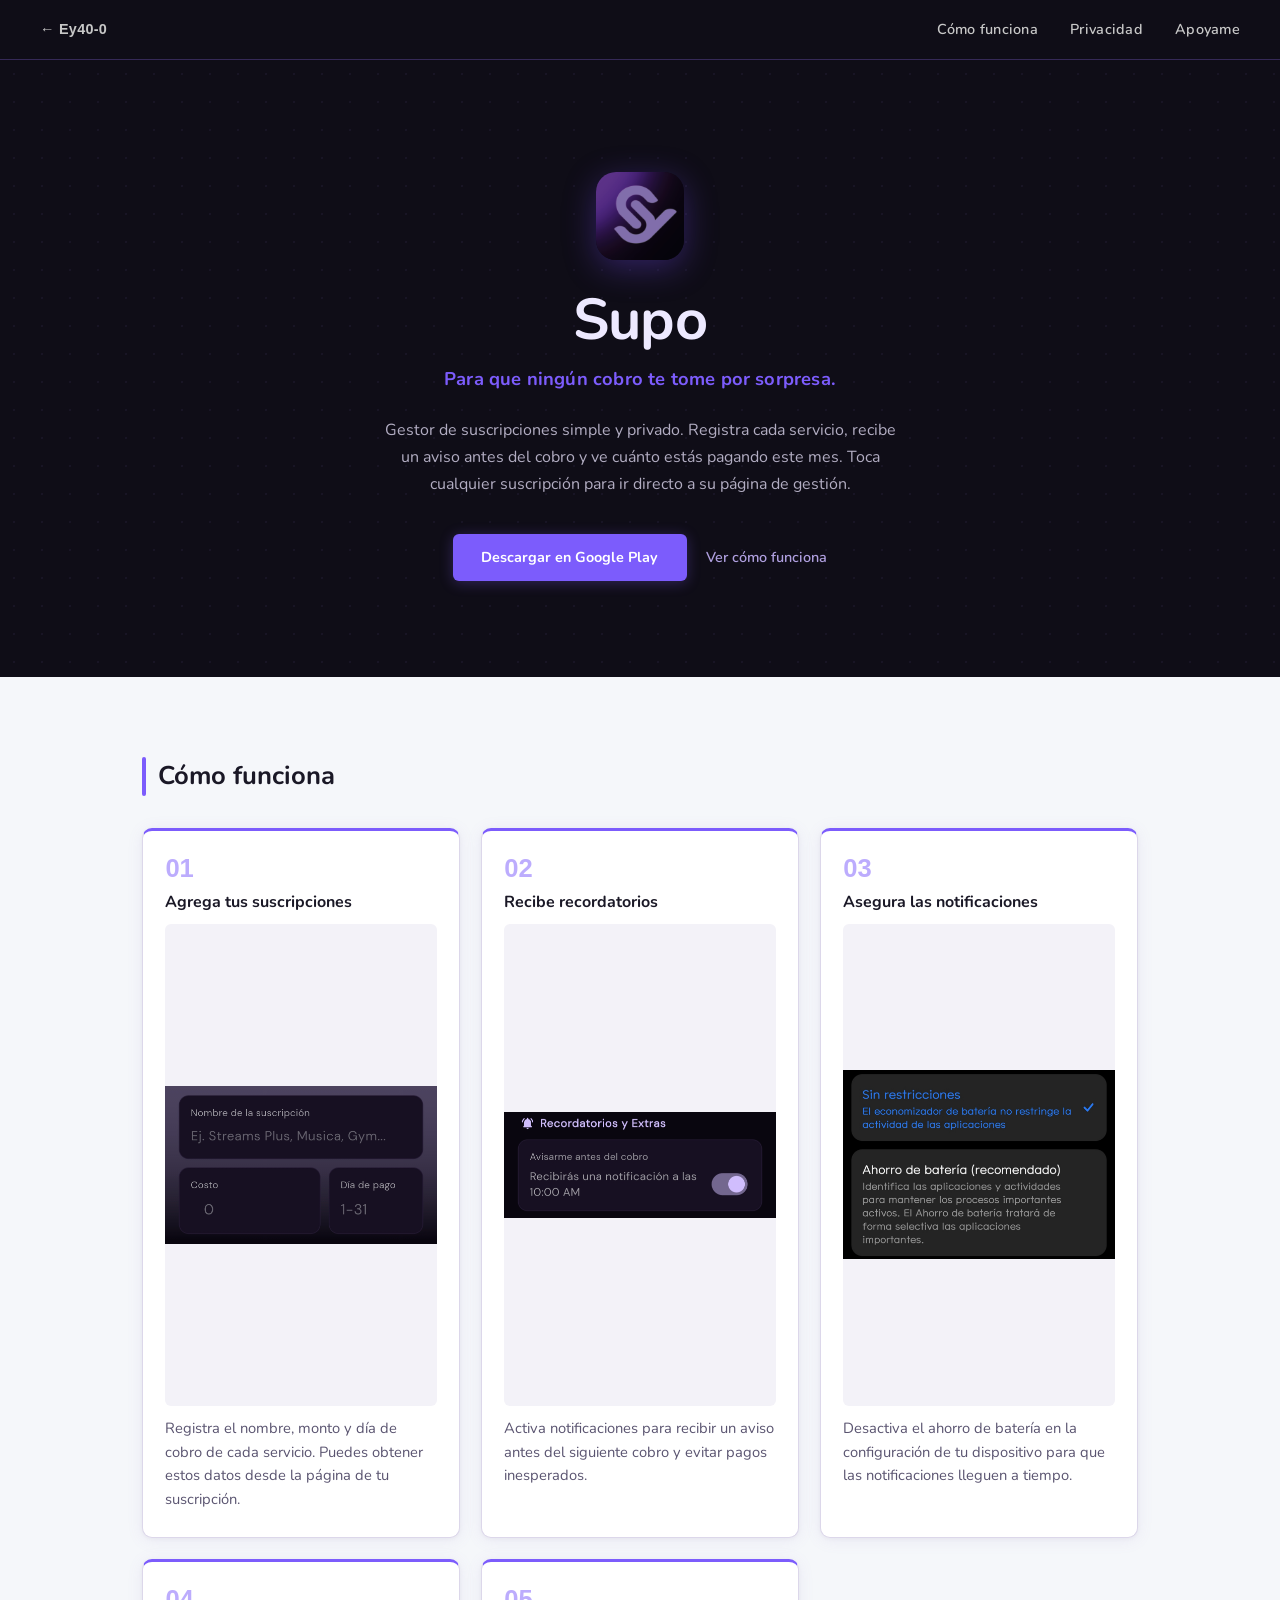
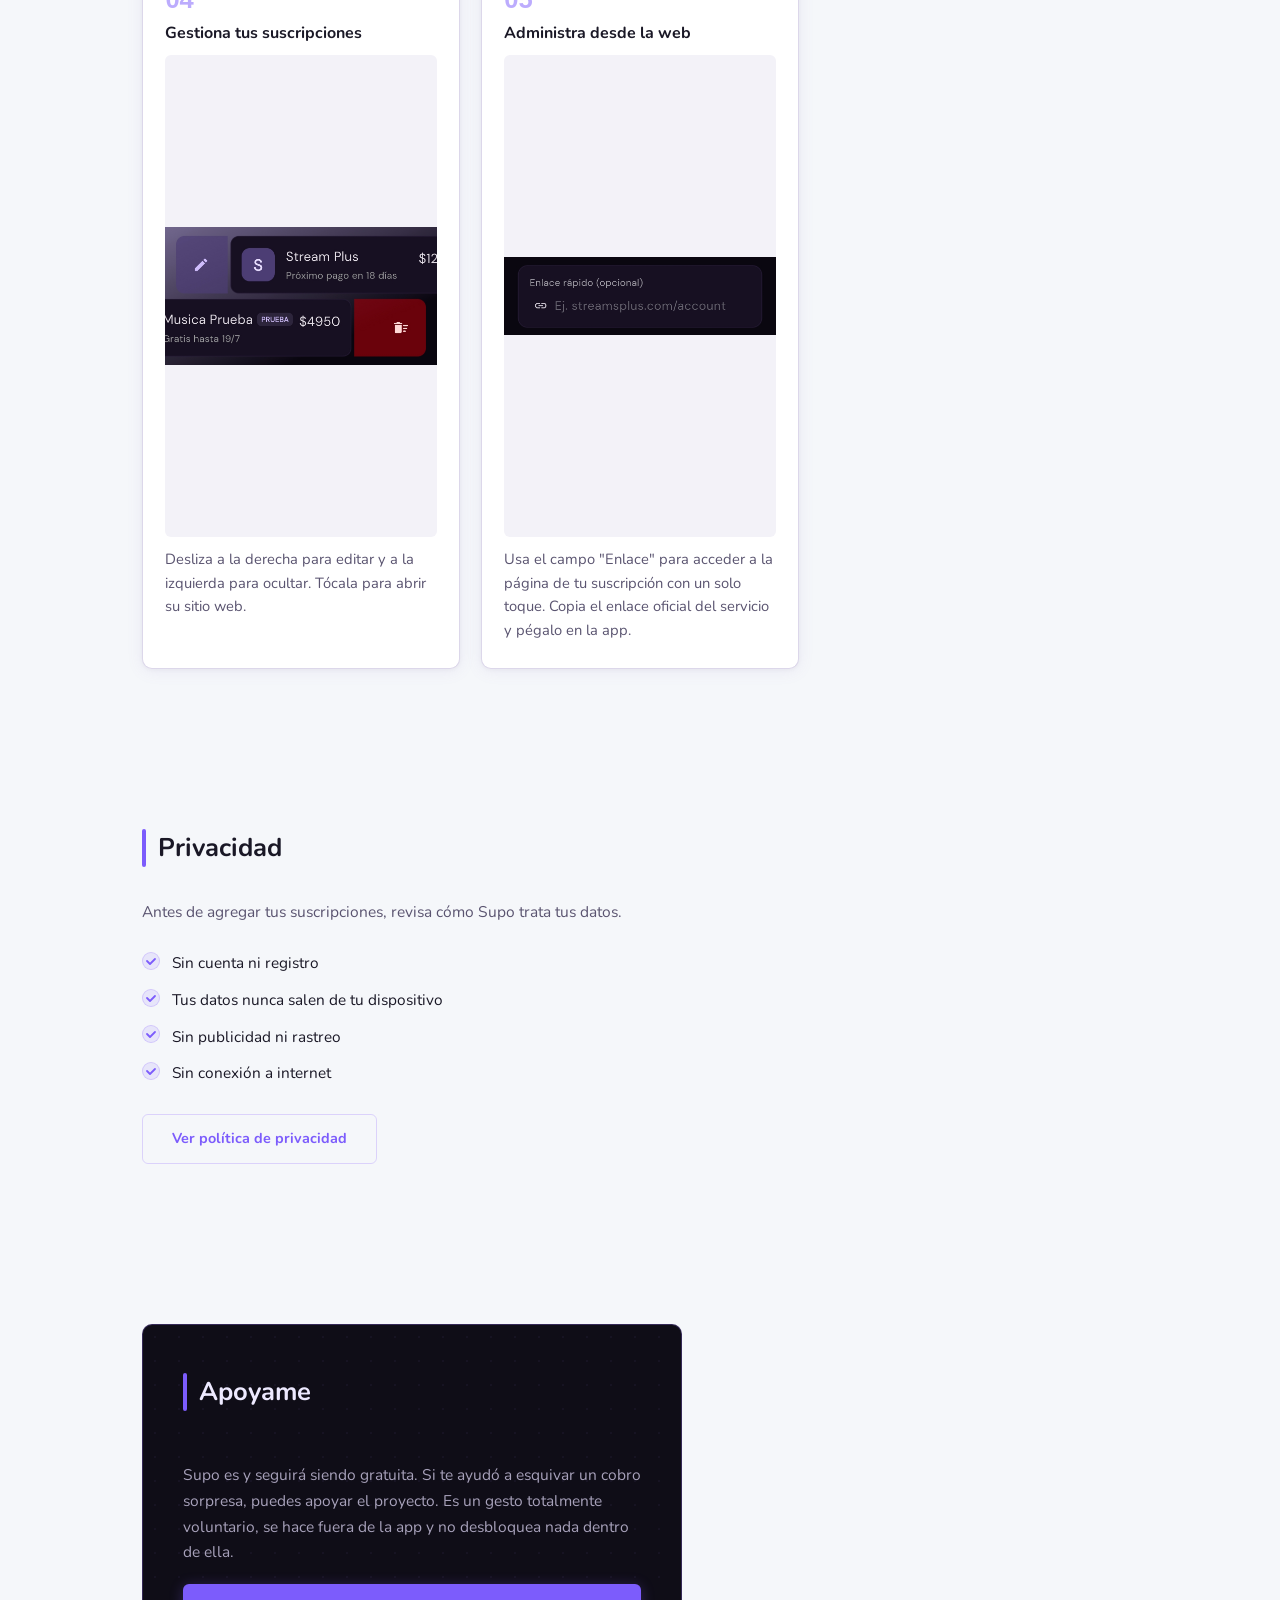
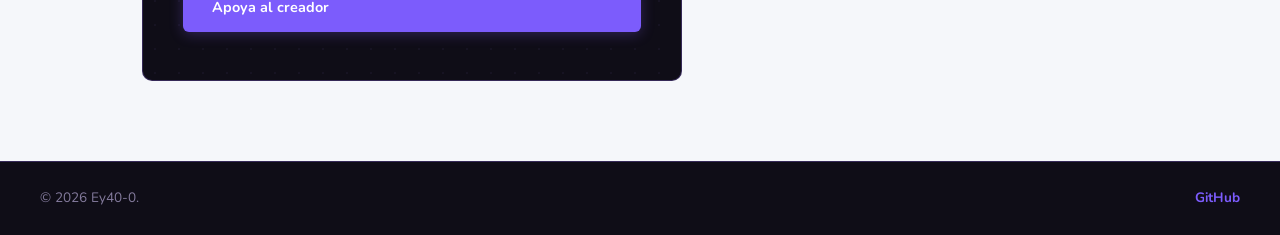
==== commit 7f5297b8: "260818 refactor: update Supo landing page with improved SEO metadata, structured data, and responsiv" ====
--- a/supo/index.html
+++ b/supo/index.html
@@ -10,117 +10,165 @@
     <link
         href="https://fonts.googleapis.com/css2?family=Google+Sans:ital,opsz,wght@0,17..18,400..700;1,17..18,400..700&family=Nunito:ital,wght@0,200..1000;1,200..1000&display=swap"
         rel="stylesheet">
-    <title>Supo - Gestor de suscripciones</title>
+
+    <title>Supo — Gestor de suscripciones privado | Ey40-0</title>
+    <meta name="description" content="Supo es un gestor de suscripciones minimalista y privado para Android. Registra tus servicios, recibe recordatorios y controla tus gastos mensuales sin que tus datos salgan de tu dispositivo.">
+    <meta name="author" content="Ey4">
+    <link rel="canonical" href="https://ey40-0.github.io/supo/">
+
+    <meta property="og:type" content="website">
+    <meta property="og:title" content="Supo — Gestor de suscripciones privado">
+    <meta property="og:description" content="App Android minimalista para controlar tus suscripciones. Sin cuenta, sin internet, sin rastreo.">
+    <meta property="og:url" content="https://ey40-0.github.io/supo/">
+
+    <meta name="twitter:card" content="summary">
+    <meta name="twitter:title" content="Supo — Gestor de suscripciones privado">
+    <meta name="twitter:description" content="Controla tus suscripciones de forma privada. Sin cuenta ni rastreo.">
+
+    <script type="application/ld+json">
+    {
+      "@context": "https://schema.org",
+      "@type": "MobileApplication",
+      "name": "Supo",
+      "operatingSystem": "Android",
+      "applicationCategory": "FinanceApplication",
+      "url": "https://ey40-0.github.io/supo/",
+      "description": "Gestor de suscripciones minimalista y privado para Android.",
+      "author": { "@type": "Person", "name": "Ey4" }
+    }
+    </script>
 </head>
 
 <body>
-    <!-- Header con vuelta al portafolio y navegacion a las secciones de esta misma pagina -->
+
+    <!-- Header -->
     <header class="header-bar">
         <a href="../index.html" class="nav-link brand-link">← Ey40-0</a>
-        <nav class="nav-bar">
-            <a href="#manual" class="nav-link">Como funciona</a>
+        <nav class="nav-bar" aria-label="Navegación Supo">
+            <a href="#manual" class="nav-link">Cómo funciona</a>
             <a href="#privacidad" class="nav-link">Privacidad</a>
             <a href="#apoyame" class="nav-link">Apoyame</a>
         </nav>
     </header>
-    <!-- Portada: que es Supo -->
-    <article class="seccion-portada">
-        <section id="portada-app">
-            <div class="icono-portada">
-                <img src="/supo/assets/icon/Supo.png" alt="supo-logo-img">
-            </div>
-            <h1 id="app-title">Supo</h1>
-            <p id="eslogan-app">Para que ningun cobro te tome por sorpresa.</p>
-            <p id="app-description">Supo es un gestor de suscripciones simple y privado. Registra cada servicio, te
-                avisa antes de que llegue el cobro y te muestra cuanto estas pagando este mes. Al tocar una suscripcion
-                se abre directo el enlace de gestion de esa plataforma, para que cambies el metodo de pago, actualices
-                la tarjeta o canceles sin vueltas.</p>
-            <div class="acciones-portada">
-                <a href="https://play.google.com/store/apps/details?id=io.github.ey4.supo" class="btn">Descargar en
-                    Google Play</a>
-                <a href="#manual" class="text-link">Ver como funciona</a>
+
+    <main id="main-content">
+
+        <!-- Portada -->
+        <section class="seccion-portada">
+            <div id="portada-app">
+                <div class="icono-portada">
+                    <img src="/supo/assets/icon/Supo.png" alt="Ícono de la aplicación Supo">
+                </div>
+                <h1 id="app-title">Supo</h1>
+                <p id="eslogan-app">Para que ningún cobro te tome por sorpresa.</p>
+                <p id="app-description">
+                    Gestor de suscripciones simple y privado. Registra cada servicio, recibe un aviso
+                    antes del cobro y ve cuánto estás pagando este mes. Toca cualquier suscripción para
+                    ir directo a su página de gestión.
+                </p>
+                <div class="acciones-portada">
+                    <a href="https://play.google.com/store/apps/details?id=io.github.ey4.supo"
+                        class="btn" target="_blank" rel="noopener">Descargar en Google Play</a>
+                    <a href="#manual" class="text-link">Ver cómo funciona</a>
+                </div>
             </div>
         </section>
-    </article>
-    <!-- Manual de uso en 3 pasos, con espacio para captura + texto libre en cada uno -->
-    <article class="manual-section" id="manual">
-        <h2 class="section-heading">Como funciona</h2>
-        <div class="steps">
-            <div class="step-card">
-                <span class="step-number">01</span>
-                <h3>Agrega tus suscripciones</h3>
-                <div class="step-image">
-                    <img src="/supo/assets/images/step_one.png" alt="step_one.png">
+
+        <!-- Manual de uso -->
+        <article class="manual-section section-wrap fade-up" id="manual">
+            <h2 class="section-heading">Cómo funciona</h2>
+            <div class="steps">
+                <div class="step-card">
+                    <span class="step-number">01</span>
+                    <h3>Agrega tus suscripciones</h3>
+                    <div class="step-image">
+                        <img src="/supo/assets/images/step_one.png" alt="Pantalla para agregar una suscripción en Supo">
+                    </div>
+                    <p class="step-text">Registra el nombre, monto y día de cobro de cada servicio. Puedes obtener estos datos desde la página de tu suscripción.</p>
                 </div>
-                <p class="step-text">Registra el nombre, monto y día de cobro de cada servicio para mantener un control
-                    claro de tus pagos. Puedes obtener estos datos desde la pagina de tu suscripcion.</p>
+                <div class="step-card">
+                    <span class="step-number">02</span>
+                    <h3>Recibe recordatorios</h3>
+                    <div class="step-image">
+                        <img src="/supo/assets/images/step_two.png" alt="Notificación de recordatorio de cobro en Supo">
+                    </div>
+                    <p class="step-text">Activa notificaciones para recibir un aviso antes del siguiente cobro y evitar pagos inesperados.</p>
+                </div>
+                <div class="step-card">
+                    <span class="step-number">03</span>
+                    <h3>Asegura las notificaciones</h3>
+                    <div class="step-image">
+                        <img src="/supo/assets/images/step_three.png" alt="Configuración de batería para notificaciones en Supo">
+                    </div>
+                    <p class="step-text">Desactiva el ahorro de batería en la configuración de tu dispositivo para que las notificaciones lleguen a tiempo.</p>
+                </div>
+                <div class="step-card">
+                    <span class="step-number">04</span>
+                    <h3>Gestiona tus suscripciones</h3>
+                    <div class="step-image">
+                        <img src="/supo/assets/images/step_four.png" alt="Gestión de suscripciones con swipe en Supo">
+                    </div>
+                    <p class="step-text">Desliza a la derecha para editar y a la izquierda para ocultar. Tócala para abrir su sitio web.</p>
+                </div>
+                <div class="step-card">
+                    <span class="step-number">05</span>
+                    <h3>Administra desde la web</h3>
+                    <div class="step-image">
+                        <img src="/supo/assets/images/step_five.png" alt="Campo de enlace web en Supo">
+                    </div>
+                    <p class="step-text">Usa el campo "Enlace" para acceder a la página de tu suscripción con un solo toque. Copia el enlace oficial del servicio y pégalo en la app.</p>
+                </div>
             </div>
-            <div class="step-card">
-                <span class="step-number">02</span>
-                <h3>Recibe recordatorios</h3>
-                <div class="step-image">
-                    <img src="/supo/assets/images/step_two.png" alt="step_two.png">
-                </div>
-                <p class="step-text">Activa notificaciones para recibir un aviso antes del siguiente cobro y evitar
-                    pagos inesperados.</p>
+        </article>
+
+        <!-- Privacidad -->
+        <article class="privacy-section section-wrap fade-up" id="privacidad">
+            <h2 class="section-heading">Privacidad</h2>
+            <p class="privacy-intro">Antes de agregar tus suscripciones, revisa cómo Supo trata tus datos.</p>
+            <ul class="privacidad-puntos">
+                <li>Sin cuenta ni registro</li>
+                <li>Tus datos nunca salen de tu dispositivo</li>
+                <li>Sin publicidad ni rastreo</li>
+                <li>Sin conexión a internet</li>
+            </ul>
+            <a href="./privacy.html" class="btn btn-outline">Ver política de privacidad</a>
+        </article>
+
+        <!-- Apoyame -->
+        <article class="coffee-section section-wrap fade-up" id="apoyame">
+            <div class="coffee-box">
+                <h2 class="section-heading">Apoyame</h2>
+                <p>
+                    Supo es y seguirá siendo gratuita. Si te ayudó a esquivar un cobro sorpresa,
+                    puedes apoyar el proyecto. Es un gesto totalmente voluntario, se hace fuera de
+                    la app y no desbloquea nada dentro de ella.
+                </p>
+                <a href="https://link.mercadopago.cl/ey4developer" class="btn"
+                    target="_blank" rel="noopener">Apoya al creador</a>
             </div>
-            <div class="step-card">
-                <span class="step-number">03</span>
-                <h3>Asegura las notificaciones</h3>
-                <div class="step-image">
-                    <img src="/supo/assets/images/step_three.png" alt="step_three.png">
-                </div>
-                <p class="step-text">Desactiva el ahorro de batería en la configuración de tu dispositivo para asegurar
-                    que las notificaciones lleguen a tiempo.</p>
-            </div>
-            <div class="step-card">
-                <span class="step-number">04</span>
-                <h3>Gestiona tus suscripciones</h3>
-                <div class="step-image">
-                    <img src="/supo/assets/images/step_four.png" alt="step_four.png">
-                </div>
-                <p class="step-text">Desplaza una suscripcion a la derecha para editar y a la izquierda para ocultar.
-                    Ademas puedes clickearla para acceder a su sitio web.</p>
-            </div>
-            <div class="step-card">
-                <span class="step-number">05</span>
-                <h3>Administra desde la web</h3>
-                <div class="step-image">
-                    <img src="/supo/assets/images/step_five.png" alt="step_five.png">
-                </div>
-                <p class="step-text">Usa el campo 'Enlace' para acceder a la página de tu suscripción con un solo toque.
-                    Si no conoces la dirección, busca la página oficial del servicio, copia su enlace y pégalo en la
-                    aplicación. Asegúrate de ingresar un enlace válido para que pueda abrirse correctamente.</p>
-            </div>
-        </div>
-    </article>
-    <!-- Privacidad: el enlace queda listo, el contenido lo escribe Ey40-0 -->
-    <article class="privacy-section" id="privacidad">
-        <h2 class="section-heading">Privacidad</h2>
-        <p>Antes de agregar tus suscripciones, revisa como Supo trata tus datos.</p>
-        <ul class="privacidad-puntos">
-            <li>Sin cuenta ni registro</li>
-            <li>Tus datos nunca salen de tu dispositivo</li>
-            <li>Sin publicidad ni rastreo</li>
-            <li>Sin conexion a internet</li>
-        </ul>
-        <a href="./privacy.html" class="btn btn-outline">Ver politica de privacidad</a>
-    </article>
-    <!-- Apoyame: aporte voluntario fuera de la app, no desbloquea funciones -->
-    <article class="coffee-section" id="apoyame">
-        <h2 class="section-heading">Apoyame</h2>
-        <p>Supo es y seguira siendo gratuita. Si te ayudo a esquivar un cobro sorpresa, puedes apoyar el proyecto. Es un
-            gesto totalmente voluntario, se hace fuera de la app y no desbloquea nada dentro de ella.</p>
-        <a href="https://link.mercadopago.cl/ey4developer" class="btn" target="_blank" rel="noopener">Apoya al
-            creador</a> <!-- Reemplazar tu-usuario por tu usuario real -->
-    </article>
-    <!-- fin de pagina -->
+        </article>
+
+    </main>
+
     <footer>
         <p data-site="copyright"></p>
         <a data-site="github-link" target="_blank" rel="noopener">GitHub</a>
     </footer>
 
     <script src="/site-config.js"></script>
+    <script>
+        /* Animaciones de entrada al hacer scroll */
+        const observer = new IntersectionObserver((entries) => {
+            entries.forEach(entry => {
+                if (entry.isIntersecting) {
+                    entry.target.classList.add('visible');
+                    observer.unobserve(entry.target);
+                }
+            });
+        }, { threshold: 0.08 });
+
+        document.querySelectorAll('.fade-up').forEach(el => observer.observe(el));
+    </script>
 </body>
 
 </html>
--- a/supo/supo-style.css
+++ b/supo/supo-style.css
@@ -1,375 +1,475 @@
 /* Codigo hecho por Ey40-0 */
-/* Esta pagina vive dentro de /supo/, por eso tiene su propia hoja de estilos */
-/* en vez de compartir la del portafolio: cada app tiene su propio color de marca */
-/* pero se mantienen las mismas reglas de diseno (sin radio, sin sombra, diagonales) */
+/* Supo — landing page y política de privacidad */
+/* Color de marca: morado #7c5cfc, distinto al azul del portafolio */
+
+/* ─── Tokens de diseño ─────────────────────────────────────────── */
 :root {
---global-grey: #1a1a1a;
---dark-gray: #333333;
---white-gray: #f9f9f9;
---supo-purple: #7c5cfc;
-}
-/* Reseteo basico de margenes */
-* {
+    --purple:        #7c5cfc;
+    --purple-dim:    #6244e0;
+    --purple-faint:  hsl(255 95% 68% / .12);
+    --purple-border: hsl(255 95% 72% / .28);
+
+    --bg:            #f5f7fa;
+    --bg-card:       #ffffff;
+    --bg-dark:       #0f0d17;
+
+    --text:          #1a1826;
+    --text-muted:    #5a5470;
+    --text-light:    #ede9ff;
+
+    --radius:        10px;
+    --radius-sm:     6px;
+    --shadow-card:   0 2px 16px hsl(255 40% 60% / .10), 0 1px 4px hsl(0 0% 0% / .04);
+    --transition:    .22s cubic-bezier(.4, 0, .2, 1);
+}
+
+/* ─── Reset ─────────────────────────────────────────────────────── */
+*, *::before, *::after {
     margin: 0;
     padding: 0;
     box-sizing: border-box;
 }
 html {
     scroll-behavior: smooth;
-}
-/* Hacer la fuente global para todo el cuerpo del sitio */
+    font-size: 16px;
+}
+
+/* ─── Base ───────────────────────────────────────────────────────── */
 body {
     font-family: 'Nunito', system-ui, -apple-system, sans-serif;
-    background-color: var(--white-gray);
-    color: var(--dark-gray);
-    line-height: 1.6;
+    background-color: var(--bg);
+    color: var(--text);
+    line-height: 1.65;
     overflow-x: hidden;
 }
-article {
-    max-width: 1100px;
-    margin: 0 auto;
-    padding: 3rem 1.5rem;
-}
-/* Aplicar Google Sans a los titulos para que resalten mas */
 h1, h2, h3, h4, h5, h6 {
     font-family: 'Google Sans', 'Nunito', sans-serif;
     font-weight: 700;
-    color: var(--global-grey);
-}
-a {
-    text-decoration: none;
-}
-/* Header */
+    line-height: 1.2;
+    color: var(--text);
+}
+a { text-decoration: none; }
+
+/* ─── Header ─────────────────────────────────────────────────────── */
 .header-bar {
-    background-color: var(--global-grey);
-    border-bottom: .2rem solid var(--supo-purple);
+    background-color: var(--bg-dark);
+    border-bottom: 1px solid var(--purple-border);
     display: flex;
     align-items: center;
     justify-content: space-between;
-    padding: 1rem 2rem;
+    padding: .9rem 2.5rem;
     position: sticky;
     top: 0;
     z-index: 100;
+    backdrop-filter: blur(12px);
 }
 .nav-bar {
     display: flex;
     align-items: center;
-    gap: 1.5rem;
+    gap: 2rem;
 }
 .brand-link {
-    font-size: 1.2rem;
-}
-/* Enlaces: mismo subrayado direccional que en el portafolio */
+    font-family: 'Google Sans', sans-serif;
+    font-size: .88rem;
+    font-weight: 700;
+    letter-spacing: .03em;
+    color: hsl(255 50% 75%);
+}
 .nav-link {
-    color: var(--white-gray);
-    font-size: large;
-    padding: .2rem;
+    color: hsl(0 0% 78%);
+    font-size: .9rem;
+    font-weight: 600;
+    letter-spacing: .02em;
+    padding: .2rem 0;
     position: relative;
-}
-.nav-link::after {
+    transition: color var(--transition);
+}
+.nav-link::after,
+.brand-link::after {
     content: '';
     position: absolute;
     left: 0;
-    bottom: -.2rem;
-    width: 100%;
-    height: .1rem;
-    background-color: var(--supo-purple);
+    bottom: -.15rem;
+    width: 100%;
+    height: 2px;
+    background: var(--purple);
     transform: scaleX(0);
     transform-origin: right;
-    transition: transform .2s ease;
-}
-.nav-link:hover::after {
+    transition: transform var(--transition);
+}
+.nav-link:hover,
+.brand-link:hover { color: var(--purple); }
+.nav-link:hover::after,
+.brand-link:hover::after {
     transform: scaleX(1);
     transform-origin: left;
 }
+
+/* ─── Layout base ─────────────────────────────────────────────────── */
+.section-wrap {
+    max-width: 1060px;
+    margin: 0 auto;
+    padding: 5rem 2rem;
+}
+
+/* ─── Separador de sección ─────────────────────────────────────────── */
+.section-heading {
+    font-size: 1.6rem;
+    color: var(--text);
+    margin-bottom: 2rem;
+    display: flex;
+    align-items: center;
+    gap: .75rem;
+}
+.section-heading::before {
+    content: '';
+    display: inline-block;
+    width: 4px;
+    height: 1.5em;
+    background: var(--purple);
+    border-radius: 2px;
+    flex-shrink: 0;
+}
+
+/* ─── Portada ─────────────────────────────────────────────────────── */
+.seccion-portada {
+    background: var(--bg-dark);
+    background-image:
+        radial-gradient(hsl(255 80% 75% / .06) 1px, transparent 1px);
+    background-size: 28px 28px;
+}
+#portada-app {
+    max-width: 700px;
+    margin: 0 auto;
+    padding: 7rem 2rem 6rem;
+    text-align: center;
+    display: flex;
+    flex-direction: column;
+    align-items: center;
+    gap: 0;
+}
+.icono-portada {
+    width: 88px;
+    height: 88px;
+    border-radius: 20px;
+    overflow: hidden;
+    margin-bottom: 1.6rem;
+    box-shadow: 0 8px 32px hsl(255 80% 60% / .35);
+}
+.icono-portada img {
+    width: 100%;
+    height: 100%;
+    object-fit: contain;
+    display: block;
+}
+#app-title {
+    font-size: clamp(2.4rem, 6vw, 3.6rem);
+    color: var(--text-light);
+    margin-bottom: .6rem;
+    letter-spacing: -.01em;
+}
+#eslogan-app {
+    font-size: 1.15rem;
+    font-weight: 700;
+    color: var(--purple);
+    margin-bottom: 1.4rem;
+    letter-spacing: .01em;
+}
+#app-description {
+    font-size: 1rem;
+    color: hsl(255 15% 72%);
+    max-width: 52ch;
+    margin-bottom: 2.2rem;
+    line-height: 1.7;
+}
+.acciones-portada {
+    display: flex;
+    flex-wrap: wrap;
+    align-items: center;
+    justify-content: center;
+    gap: 1.2rem;
+}
 .text-link {
+    color: hsl(255 50% 75%);
+    font-weight: 600;
+    font-size: .9rem;
     position: relative;
-    color: var(--supo-purple);
-    font-weight: 700;
+    transition: color var(--transition);
 }
 .text-link::after {
     content: '';
     position: absolute;
     left: 0;
-    bottom: -.2rem;
-    width: 100%;
-    height: .1rem;
-    background-color: var(--supo-purple);
+    bottom: -.15rem;
+    width: 100%;
+    height: 2px;
+    background: var(--purple);
     transform: scaleX(0);
     transform-origin: right;
-    transition: transform .2s ease;
-}
+    transition: transform var(--transition);
+}
+.text-link:hover { color: var(--purple); }
 .text-link:hover::after {
     transform: scaleX(1);
     transform-origin: left;
 }
-/* Encabezado con banda diagonal, igual que en el portafolio pero en morado */
-.section-heading {
-    position: relative;
-    display: inline-block;
-    padding-bottom: .6rem;
-    margin-bottom: 1.5rem;
-}
-.section-heading::after {
-    content: '';
-    position: absolute;
-    left: 0;
-    bottom: 0;
-    width: 65%;
-    height: .4rem;
-    background-color: var(--supo-purple);
-    transform: skewX(-15deg);
-    transform-origin: left;
-}
-/* Portada de la app (antes: hero) */
-#portada-app {
-    position: relative;
+
+/* ─── Botones ─────────────────────────────────────────────────────── */
+.btn {
+    display: inline-flex;
+    align-items: center;
+    gap: .45rem;
+    padding: .75rem 1.8rem;
+    background: var(--purple);
+    color: #fff;
+    font-weight: 700;
+    font-size: .9rem;
+    border-radius: var(--radius-sm);
+    transition: background var(--transition), transform var(--transition), box-shadow var(--transition);
+    box-shadow: 0 2px 14px hsl(255 80% 65% / .3);
+}
+.btn:hover {
+    background: var(--purple-dim);
+    transform: translateY(-2px);
+    box-shadow: 0 6px 22px hsl(255 80% 60% / .4);
+}
+.btn:active { transform: translateY(0); }
+
+.btn-outline {
+    background: transparent;
+    color: var(--purple);
+    border: 1.5px solid var(--purple-border);
+    box-shadow: none;
+}
+.btn-outline:hover {
+    background: var(--purple-faint);
+    color: var(--purple);
+    box-shadow: none;
+    transform: translateY(-2px);
+}
+
+/* ─── Manual de uso ─────────────────────────────────────────────────── */
+.manual-section {
+    background: var(--bg);
+}
+.steps {
+    display: grid;
+    grid-template-columns: repeat(auto-fill, minmax(240px, 1fr));
+    gap: 1.3rem;
+}
+.step-card {
+    background: var(--bg-card);
+    border: 1px solid hsl(255 30% 88%);
+    border-top: 3px solid var(--purple);
+    border-radius: var(--radius);
+    padding: 1.6rem 1.4rem;
+    box-shadow: var(--shadow-card);
+    display: flex;
+    flex-direction: column;
+    gap: .7rem;
+    transition: transform var(--transition), box-shadow var(--transition);
+}
+.step-card:hover {
+    transform: translateY(-3px);
+    box-shadow: 0 6px 24px hsl(255 40% 60% / .14);
+}
+.step-number {
+    display: block;
+    font-family: 'Google Sans', sans-serif;
+    font-weight: 700;
+    font-size: 1.6rem;
+    color: var(--purple);
+    opacity: .5;
+    line-height: 1;
+}
+.step-card h3 {
+    font-size: 1rem;
+    color: var(--text);
+}
+.step-image {
+    width: 100%;
+    aspect-ratio: 9/16;
+    display: flex;
+    align-items: center;
+    justify-content: center;
     overflow: hidden;
-    background-color: var(--global-grey);
-    text-align: center;
-    padding: 3.5rem 2rem 5rem;
-/* Inclinacion de la portada: el ultimo valor (0 90%) es la esquina inferior izquierda. */
-/* Bajar ese porcentaje = corte mas pronunciado, subirlo (mas cerca de 100%) = corte mas sutil */
-    clip-path: polygon(0 0, 100% 0, 100% 100%, 0 90%);
-}
-#portada-app::before {
-    content: '';
-    position: absolute;
-    top: 0;
-    left: 0;
-    width: 50%;
-    height: 100%;
-    background-color: var(--supo-purple);
-    opacity: .14;
-    clip-path: polygon(0 0, 60% 0, 30% 100%, 0 100%);
-    z-index: -1;
-}
-.icono-portada {
-    width: 90px;
-    height: 90px;
-    margin: 0 auto 1.5rem;
-    display: flex;
-    align-items: center;
-    justify-content: center;
-}
-.icono-portada img,
+    border-radius: var(--radius-sm);
+    background: hsl(255 30% 96%);
+}
 .step-image img {
     width: 100%;
     height: 100%;
     object-fit: contain;
 }
-#app-title {
-    color: var(--white-gray);
-    font-size: 2.6rem;
-}
-#eslogan-app {
-    color: var(--supo-purple);
-    font-size: 1.3rem;
-    font-weight: 700;
-    margin-top: .5rem;
-}
-#app-description {
-    color: var(--white-gray);
-    max-width: 55ch;
-    margin: 1.5rem auto 0;
-}
-.acciones-portada {
-    display: flex;
-    flex-wrap: wrap;
-    align-items: center;
-    justify-content: center;
-    gap: 1.5rem;
-    margin-top: 2rem;
-}
-/* Manual de uso */
-.manual-section {
-    text-align: center;
-}
-.steps {
-    display: flex;
-    flex-wrap: wrap;
-    gap: 1.8rem;
-    margin-top: 1rem;
-    text-align: left;
-}
-.step-card {
-    position: relative;
-    flex: 1 1 260px;
-    padding: 1.8rem;
-    border: .1rem solid var(--global-grey);
-    clip-path: polygon(0 0, 92% 0, 100% 10%, 100% 100%, 0 100%);
-}
-.step-number {
-    display: block;
-    font-family: 'Google Sans', 'Nunito', sans-serif;
-    font-weight: 700;
-    font-size: 2rem;
-    color: var(--supo-purple);
-    margin-bottom: .3rem;
-}
-.step-card h3 {
-    font-size: 1.1rem;
-    margin-bottom: 1rem;
-}
-/* Espacio reservado para la captura de pantalla de cada paso */
-/* .step-image {
-    width: 100%;
-    height: 160px;
-    display: flex;
-    align-items: center;
-    justify-content: center;
-    background-color: var(--white-gray);
-    border: .1rem dashed var(--dark-gray);
-    color: var(--dark-gray);
-    font-size: .8rem;
-    margin-bottom: 1rem;
-    clip-path: polygon(0 0, 94% 0, 100% 14%, 100% 100%, 0 100%);
-} */
 .step-text {
-    color: var(--dark-gray);
-}
-/* Privacidad: lista de garantias */
+    font-size: .92rem;
+    color: var(--text-muted);
+    line-height: 1.6;
+}
+
+/* ─── Privacidad ─────────────────────────────────────────────────── */
+.privacy-section {
+    background: var(--bg);
+}
+.privacy-section > .section-wrap,
+.privacy-inner {
+    max-width: 600px;
+}
+.privacy-intro {
+    font-size: .97rem;
+    color: var(--text-muted);
+    margin-bottom: 1.6rem;
+}
 .privacidad-puntos {
     list-style: none;
     padding: 0;
-    margin-bottom: 1.5rem;
+    margin-bottom: 1.8rem;
     display: flex;
     flex-direction: column;
-    gap: .6rem;
+    gap: .7rem;
 }
 .privacidad-puntos li {
-    padding-left: 1.6rem;
+    display: flex;
+    align-items: flex-start;
+    gap: .75rem;
+    font-size: .96rem;
+    color: var(--text);
+}
+.privacidad-puntos li::before {
+    content: '';
+    display: inline-block;
+    width: 18px;
+    height: 18px;
+    min-width: 18px;
+    background: var(--purple-faint);
+    border: 1.5px solid var(--purple-border);
+    border-radius: 50%;
+    background-image: url("data:image/svg+xml,%3Csvg xmlns='http://www.w3.org/2000/svg' viewBox='0 0 12 12'%3E%3Cpath d='M2 6l3 3 5-5' stroke='%237c5cfc' stroke-width='1.8' fill='none' stroke-linecap='round' stroke-linejoin='round'/%3E%3C/svg%3E");
+    background-repeat: no-repeat;
+    background-position: center;
+    background-size: 12px;
+    flex-shrink: 0;
+    margin-top: .1rem;
+}
+
+/* ─── Apoyame ─────────────────────────────────────────────────────── */
+.coffee-section {
+    background: var(--bg);
+}
+.coffee-box {
+    background: var(--bg-dark);
+    border-radius: var(--radius);
+    border: 1px solid var(--purple-border);
+    padding: 3rem 2.5rem;
+    max-width: 540px;
+    display: flex;
+    flex-direction: column;
+    gap: 1.2rem;
+    background-image:
+        radial-gradient(hsl(255 80% 75% / .05) 1px, transparent 1px);
+    background-size: 24px 24px;
+}
+.coffee-box .section-heading {
+    color: var(--text-light);
+}
+.coffee-box .section-heading::before {
+    background: var(--purple);
+}
+.coffee-box p {
+    font-size: .97rem;
+    color: hsl(255 15% 68%);
+}
+
+/* ─── Footer ─────────────────────────────────────────────────────── */
+footer {
+    background-color: var(--bg-dark);
+    border-top: 1px solid var(--purple-border);
+    color: hsl(255 15% 55%);
+    display: flex;
+    flex-wrap: wrap;
+    align-items: center;
+    justify-content: space-between;
+    gap: .8rem;
+    padding: 1.6rem 2.5rem;
+    font-size: .85rem;
+}
+footer a {
+    color: var(--purple);
+    font-weight: 700;
     position: relative;
-    color: var(--dark-gray);
-}
-.privacidad-puntos li::before {
-    content: '✓';
-    position: absolute;
-    left: 0;
-    color: var(--supo-purple);
-    font-weight: 700;
-}
-/* Privacidad y donaciones comparten el mismo formato simple */
-.privacy-section,
-.coffee-section {
-    max-width: 65ch;
-}
-.privacy-section p,
-.coffee-section p {
-    margin-bottom: 1.5rem;
-}
-/* Boton principal con relleno diagonal al pasar el mouse, igual mecanica que en el portafolio */
-.btn {
-    position: relative;
-    display: inline-block;
-    padding: .7rem 1.6rem;
-    background-color: var(--supo-purple);
-    color: var(--global-grey);
-    font-weight: 700;
-    overflow: hidden;
-    z-index: 1;
-    transition: color .25s ease;
-}
-.btn::before {
-    content: '';
-    position: absolute;
-    top: 0;
-    left: -15%;
-    width: 130%;
-    height: 100%;
-    background-color: var(--global-grey);
-    transform: translateX(-100%) skewX(-15deg);
-    transition: transform .3s ease;
-    z-index: -1;
-}
-.btn:hover {
-    color: var(--white-gray);
-}
-.btn:hover::before {
-    transform: translateX(0) skewX(-15deg);
-}
-/* Variante en contorno, para acciones secundarias como Privacidad */
-.btn-outline {
-    background-color: transparent;
-    color: var(--supo-purple);
-    border: .15rem solid var(--supo-purple);
-}
-.btn-outline::before {
-    background-color: var(--supo-purple);
-}
-.btn-outline:hover {
-    color: var(--white-gray);
-}
-/* Pie de pagina, mismo corte diagonal que en el portafolio */
-footer {
-    position: relative;
-    background-color: var(--global-grey);
-    color: var(--white-gray);
-    display: flex;
-    flex-wrap: wrap;
-    align-items: center;
-    justify-content: space-between;
-    gap: 1rem;
-    padding: 4rem 2rem 1.8rem;
-    clip-path: polygon(0 40px, 100% 0, 100% 100%, 0 100%);
-}
-footer a {
-    position: relative;
-    color: var(--supo-purple);
-    font-weight: 700;
 }
 footer a::after {
     content: '';
     position: absolute;
     left: 0;
-    bottom: -.2rem;
-    width: 100%;
-    height: .1rem;
-    background-color: var(--supo-purple);
+    bottom: -.15rem;
+    width: 100%;
+    height: 2px;
+    background: var(--purple);
     transform: scaleX(0);
     transform-origin: right;
-    transition: transform .2s ease;
-}
-footer a:hover {
-    color: var(--white-gray);
-}
+    transition: transform var(--transition);
+}
+footer a:hover { color: var(--text-light); }
 footer a:hover::after {
     transform: scaleX(1);
     transform-origin: left;
-    background-color: var(--white-gray);
-}
-/* Estados de foco visibles para quien navega con teclado, sin sombra ni radio */
+    background: var(--text-light);
+}
+
+/* ─── Accesibilidad: focus visible ─────────────────────────────── */
 .nav-link:focus-visible,
+.brand-link:focus-visible,
 .text-link:focus-visible,
 .btn:focus-visible,
 footer a:focus-visible {
-    outline: .15rem solid var(--supo-purple);
-    outline-offset: .25rem;
-}
-/* Pagina de politica de privacidad: una sola columna, casi sin decoracion */
+    outline: 2px solid var(--purple);
+    outline-offset: 3px;
+    border-radius: 2px;
+}
+
+/* ─── Animaciones de entrada ─────────────────────────────────────── */
+.fade-up {
+    opacity: 0;
+    transform: translateY(22px);
+    transition: opacity .55s ease, transform .55s ease;
+}
+.fade-up.visible {
+    opacity: 1;
+    transform: translateY(0);
+}
+
+/* ─── Política de privacidad ─────────────────────────────────────── */
 .legal-page {
     max-width: 720px;
+    margin: 0 auto;
+    padding: 4rem 2rem;
 }
 .legal-page h1 {
     font-size: 2rem;
+    color: var(--text);
+    margin-bottom: .6rem;
 }
 .updated-tag {
     display: block;
-    color: var(--dark-gray);
+    color: var(--text-muted);
     font-size: .85rem;
     font-style: italic;
-    margin-bottom: 2rem;
-}
-/* Indice del documento, con el mismo subrayado direccional que el resto del sitio */
+    margin-bottom: 2.5rem;
+}
 .toc {
-    background-color: var(--white-gray);
-    border: .1rem solid var(--global-grey);
-    padding: 1.2rem 1.5rem;
+    background: var(--bg-card);
+    border: 1px solid hsl(255 30% 88%);
+    border-left: 3px solid var(--purple);
+    border-radius: var(--radius);
+    padding: 1.3rem 1.5rem;
     margin-bottom: 2.5rem;
+    box-shadow: var(--shadow-card);
 }
 .toc h2 {
     font-size: 1rem;
     margin-bottom: .8rem;
+    color: var(--text);
 }
 .toc ol {
     padding-left: 1.2rem;
@@ -378,100 +478,80 @@
     margin-bottom: .4rem;
 }
 .toc a {
+    color: var(--purple);
+    font-size: .92rem;
     position: relative;
-    color: var(--supo-purple);
 }
 .toc a::after {
     content: '';
     position: absolute;
     left: 0;
-    bottom: -.15rem;
-    width: 100%;
-    height: .08rem;
-    background-color: var(--supo-purple);
+    bottom: -.12rem;
+    width: 100%;
+    height: 2px;
+    background: var(--purple);
     transform: scaleX(0);
     transform-origin: right;
-    transition: transform .2s ease;
+    transition: transform var(--transition);
 }
 .toc a:hover::after {
     transform: scaleX(1);
     transform-origin: left;
 }
 .toc a:focus-visible {
-    outline: .15rem solid var(--supo-purple);
-    outline-offset: .2rem;
-}
-/* Cada articulo de la politica */
+    outline: 2px solid var(--purple);
+    outline-offset: 2px;
+    border-radius: 2px;
+}
 .policy-section {
-    margin-bottom: 2.2rem;
+    margin-bottom: 2.5rem;
+    padding-bottom: 2rem;
+    border-bottom: 1px solid hsl(255 20% 90%);
+}
+.policy-section:last-child {
+    border-bottom: none;
 }
 .policy-section h2 {
-    font-size: 1.3rem;
-    margin-bottom: .8rem;
+    font-size: 1.25rem;
+    margin-bottom: .85rem;
+    color: var(--text);
 }
 .policy-section p {
+    font-size: .96rem;
+    color: var(--text-muted);
     margin-bottom: 1rem;
 }
-.policy-section p:last-child {
-    margin-bottom: 0;
-}
-/* Responsive */
-@media (max-width: 900px) {
-    #portada-app::before {
-        width: 60%;
-        opacity: .1;
-    }
-}
+.policy-section p:last-child { margin-bottom: 0; }
+
+/* ─── Responsive ─────────────────────────────────────────────────── */
 @media (max-width: 700px) {
     .header-bar {
-        padding: 1rem 1.2rem;
+        padding: .85rem 1.4rem;
         flex-wrap: wrap;
-        gap: .8rem;
+        gap: .6rem;
     }
-    .nav-bar {
-        gap: 1rem;
+    .nav-bar { gap: 1.2rem; }
+    .section-wrap { padding: 3.5rem 1.4rem; }
+    #portada-app { padding: 5rem 1.4rem 4rem; }
+    .coffee-box { padding: 2rem 1.4rem; }
+    footer { padding: 1.4rem; }
+    .legal-page { padding: 2.5rem 1.4rem; }
+}
+@media (max-width: 480px) {
+    #app-title { font-size: 2.2rem; }
+    .acciones-portada { flex-direction: column; width: 100%; }
+    .acciones-portada .btn,
+    .acciones-portada .text-link { width: 100%; text-align: center; justify-content: center; }
+    .steps { grid-template-columns: 1fr; }
+    footer { flex-direction: column; text-align: center; }
+    .btn { width: 100%; justify-content: center; }
+}
+
+/* ─── Movimiento reducido ────────────────────────────────────────── */
+@media (prefers-reduced-motion: reduce) {
+    *, *::before, *::after {
+        transition: none !important;
+        animation: none !important;
     }
-    .brand-link {
-        font-size: 1rem;
-    }
-    #app-title {
-        font-size: 2rem;
-    }
-    #portada-app {
-        padding: 2.5rem 1.5rem 4rem;
-    }
-    article {
-        padding: 2.2rem 1.2rem;
-    }
-    .steps {
-        flex-direction: column;
-    }
-    footer {
-        flex-direction: column;
-        text-align: center;
-        padding-top: 3.5rem;
-    }
-}
-@media (max-width: 480px) {
-    #portada-app::before {
-        display: none;
-    }
-    .acciones-portada {
-        flex-direction: column;
-        width: 100%;
-    }
-    .acciones-portada .btn,
-    .acciones-portada .text-link {
-        width: 100%;
-        text-align: center;
-    }
-    footer {
-        clip-path: polygon(0 22px, 100% 0, 100% 100%, 0 100%);
-    }
-}
-/* Respeto por preferencia de movimiento reducido */
-@media (prefers-reduced-motion: reduce) {
-    * {
-        transition: none !important;
-    }
+    .fade-up { opacity: 1; transform: none; }
 }
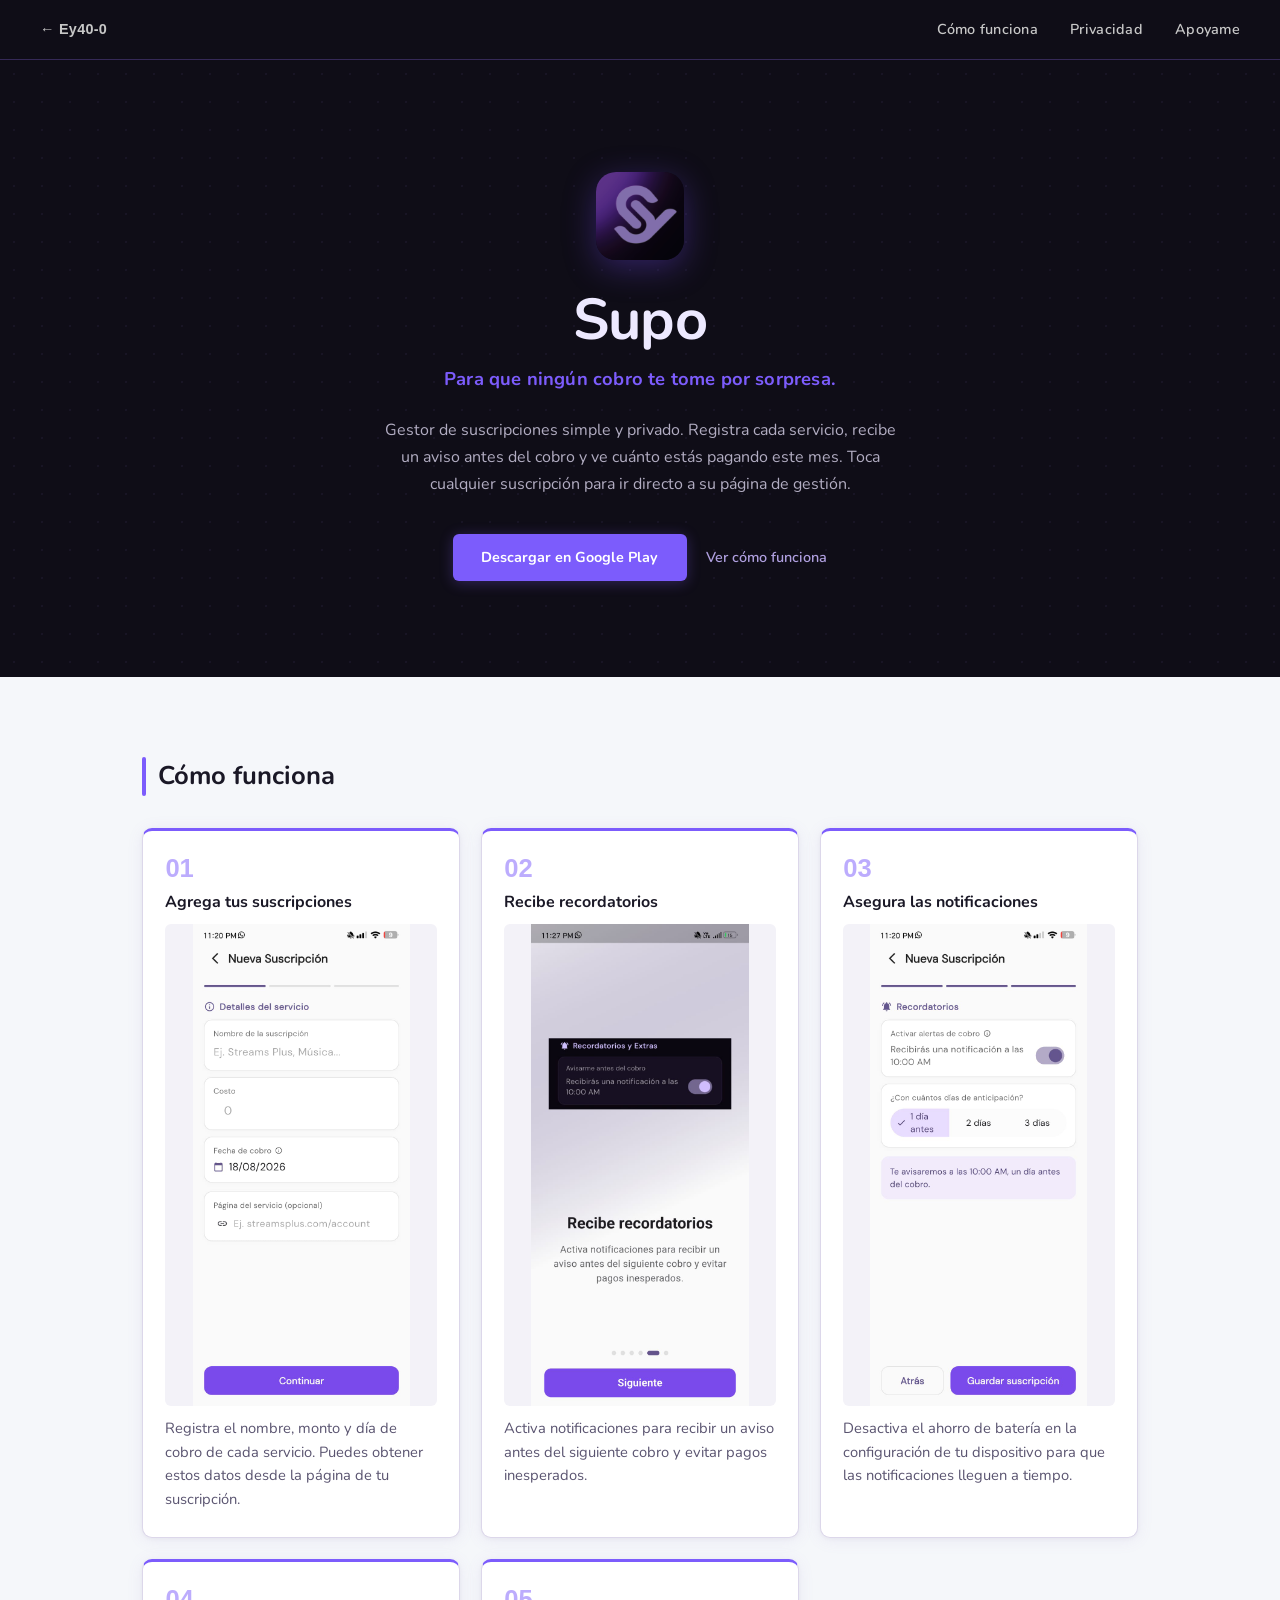
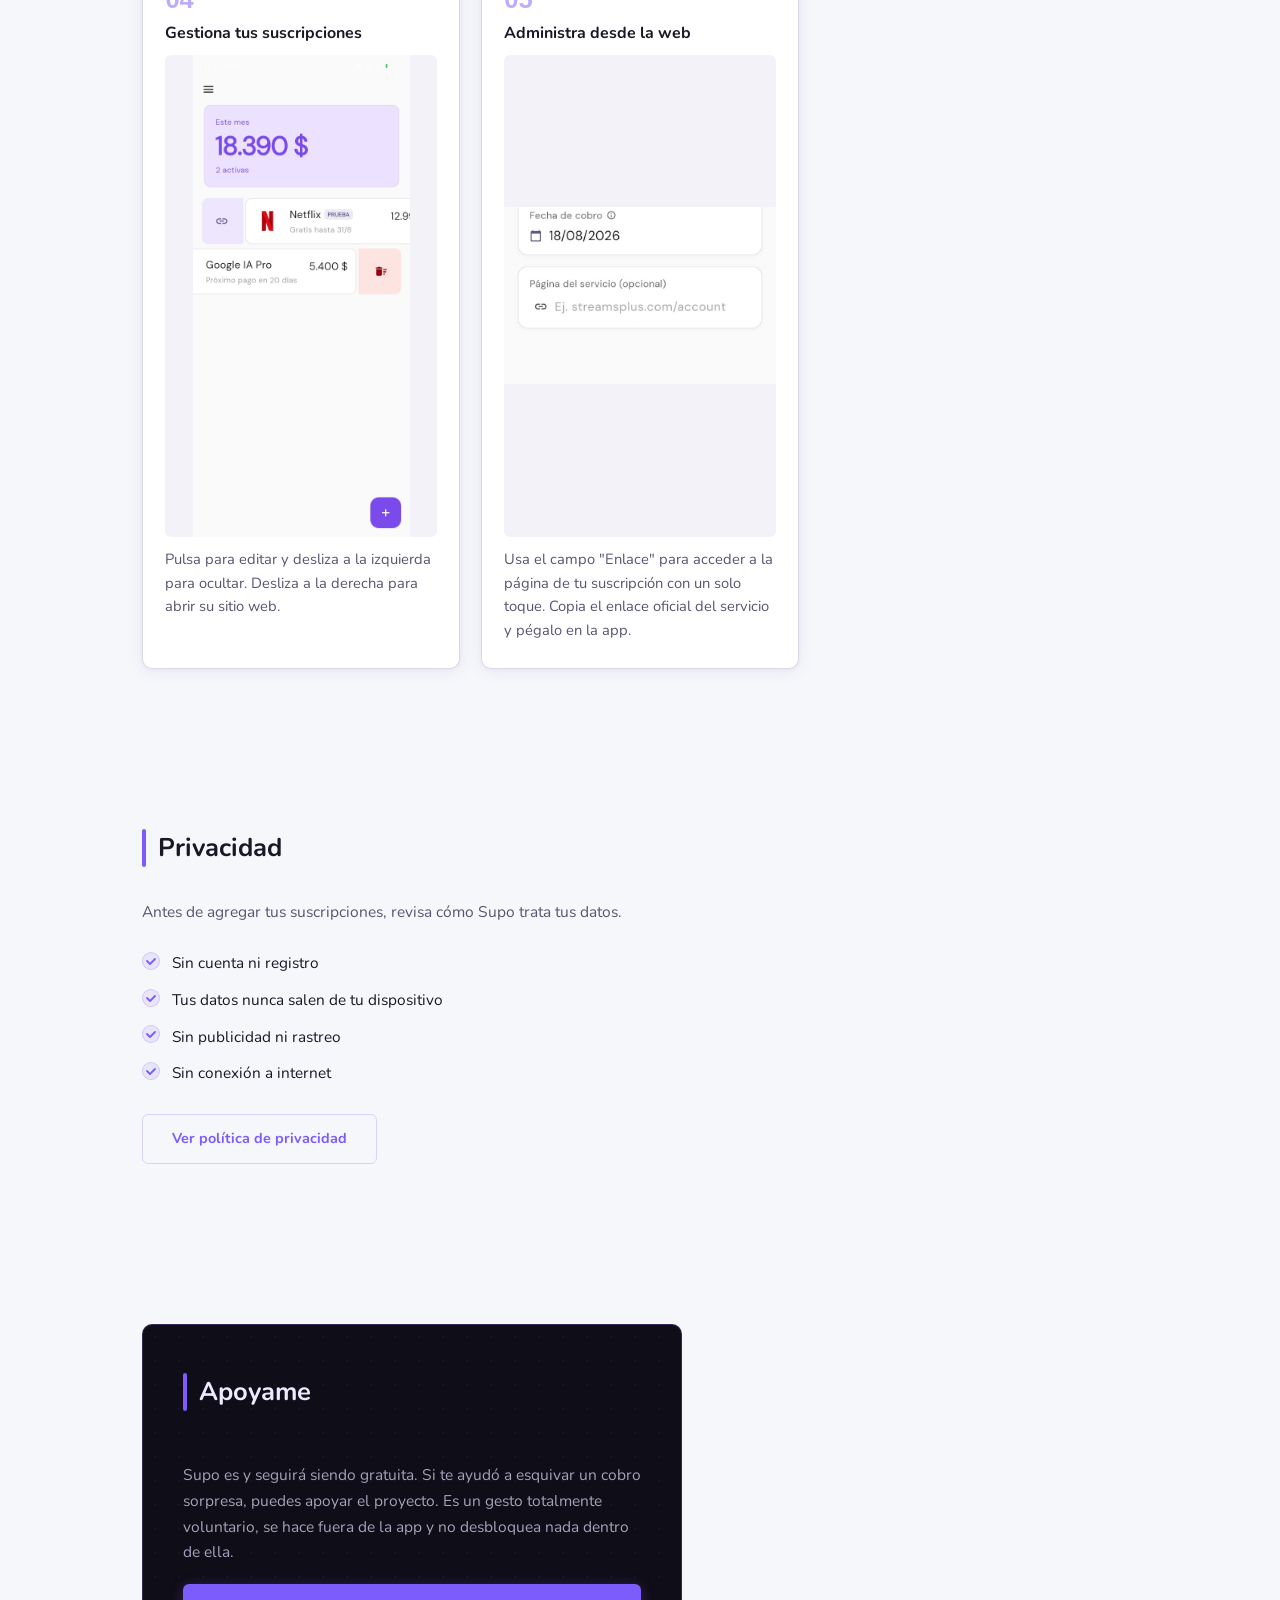
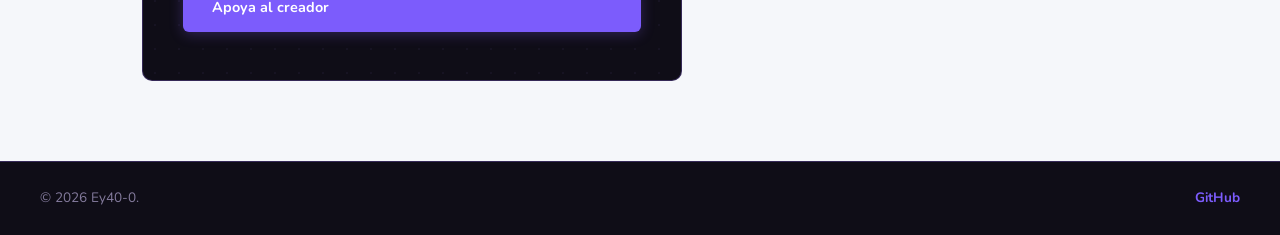
==== commit 53669d4b: "feat: update Supo landing page images and overhaul README structure" ====
--- a/supo/index.html
+++ b/supo/index.html
@@ -12,13 +12,15 @@
         rel="stylesheet">
 
     <title>Supo — Gestor de suscripciones privado | Ey40-0</title>
-    <meta name="description" content="Supo es un gestor de suscripciones minimalista y privado para Android. Registra tus servicios, recibe recordatorios y controla tus gastos mensuales sin que tus datos salgan de tu dispositivo.">
+    <meta name="description"
+        content="Supo es un gestor de suscripciones minimalista y privado para Android. Registra tus servicios, recibe recordatorios y controla tus gastos mensuales sin que tus datos salgan de tu dispositivo.">
     <meta name="author" content="Ey4">
     <link rel="canonical" href="https://ey40-0.github.io/supo/">
 
     <meta property="og:type" content="website">
     <meta property="og:title" content="Supo — Gestor de suscripciones privado">
-    <meta property="og:description" content="App Android minimalista para controlar tus suscripciones. Sin cuenta, sin internet, sin rastreo.">
+    <meta property="og:description"
+        content="App Android minimalista para controlar tus suscripciones. Sin cuenta, sin internet, sin rastreo.">
     <meta property="og:url" content="https://ey40-0.github.io/supo/">
 
     <meta name="twitter:card" content="summary">
@@ -67,8 +69,8 @@
                     ir directo a su página de gestión.
                 </p>
                 <div class="acciones-portada">
-                    <a href="https://play.google.com/store/apps/details?id=io.github.ey4.supo"
-                        class="btn" target="_blank" rel="noopener">Descargar en Google Play</a>
+                    <a href="https://play.google.com/store/apps/details?id=io.github.ey4.supo" class="btn"
+                        target="_blank" rel="noopener">Descargar en Google Play</a>
                     <a href="#manual" class="text-link">Ver cómo funciona</a>
                 </div>
             </div>
@@ -82,41 +84,47 @@
                     <span class="step-number">01</span>
                     <h3>Agrega tus suscripciones</h3>
                     <div class="step-image">
-                        <img src="/supo/assets/images/step_one.png" alt="Pantalla para agregar una suscripción en Supo">
+                        <img src="/supo/assets/images/Supo1.jpeg" alt="Pantalla para agregar una suscripción en Supo">
                     </div>
-                    <p class="step-text">Registra el nombre, monto y día de cobro de cada servicio. Puedes obtener estos datos desde la página de tu suscripción.</p>
+                    <p class="step-text">Registra el nombre, monto y día de cobro de cada servicio. Puedes obtener estos
+                        datos desde la página de tu suscripción.</p>
                 </div>
                 <div class="step-card">
                     <span class="step-number">02</span>
                     <h3>Recibe recordatorios</h3>
                     <div class="step-image">
-                        <img src="/supo/assets/images/step_two.png" alt="Notificación de recordatorio de cobro en Supo">
+                        <img src="/supo/assets/images/Supo4.jpeg" alt="Notificación de recordatorio de cobro en Supo">
                     </div>
-                    <p class="step-text">Activa notificaciones para recibir un aviso antes del siguiente cobro y evitar pagos inesperados.</p>
+                    <p class="step-text">Activa notificaciones para recibir un aviso antes del siguiente cobro y evitar
+                        pagos inesperados.</p>
                 </div>
                 <div class="step-card">
                     <span class="step-number">03</span>
                     <h3>Asegura las notificaciones</h3>
                     <div class="step-image">
-                        <img src="/supo/assets/images/step_three.png" alt="Configuración de batería para notificaciones en Supo">
+                        <img src="/supo/assets/images/Supo3.jpeg"
+                            alt="Configuración de batería para notificaciones en Supo">
                     </div>
-                    <p class="step-text">Desactiva el ahorro de batería en la configuración de tu dispositivo para que las notificaciones lleguen a tiempo.</p>
+                    <p class="step-text">Desactiva el ahorro de batería en la configuración de tu dispositivo para que
+                        las notificaciones lleguen a tiempo.</p>
                 </div>
                 <div class="step-card">
                     <span class="step-number">04</span>
                     <h3>Gestiona tus suscripciones</h3>
                     <div class="step-image">
-                        <img src="/supo/assets/images/step_four.png" alt="Gestión de suscripciones con swipe en Supo">
+                        <img src="/supo/assets/images/Supo6.jpeg" alt="Gestión de suscripciones con swipe en Supo">
                     </div>
-                    <p class="step-text">Desliza a la derecha para editar y a la izquierda para ocultar. Tócala para abrir su sitio web.</p>
+                    <p class="step-text">Pulsa para editar y desliza a la izquierda para ocultar. Desliza a la derecha
+                        para abrir su sitio web.</p>
                 </div>
                 <div class="step-card">
                     <span class="step-number">05</span>
                     <h3>Administra desde la web</h3>
                     <div class="step-image">
-                        <img src="/supo/assets/images/step_five.png" alt="Campo de enlace web en Supo">
+                        <img src="/supo/assets/images/img_link.jpeg" alt="Campo de enlace web en Supo">
                     </div>
-                    <p class="step-text">Usa el campo "Enlace" para acceder a la página de tu suscripción con un solo toque. Copia el enlace oficial del servicio y pégalo en la app.</p>
+                    <p class="step-text">Usa el campo "Enlace" para acceder a la página de tu suscripción con un solo
+                        toque. Copia el enlace oficial del servicio y pégalo en la app.</p>
                 </div>
             </div>
         </article>
@@ -143,8 +151,8 @@
                     puedes apoyar el proyecto. Es un gesto totalmente voluntario, se hace fuera de
                     la app y no desbloquea nada dentro de ella.
                 </p>
-                <a href="https://link.mercadopago.cl/ey4developer" class="btn"
-                    target="_blank" rel="noopener">Apoya al creador</a>
+                <a href="https://link.mercadopago.cl/ey4developer" class="btn" target="_blank" rel="noopener">Apoya al
+                    creador</a>
             </div>
         </article>
 
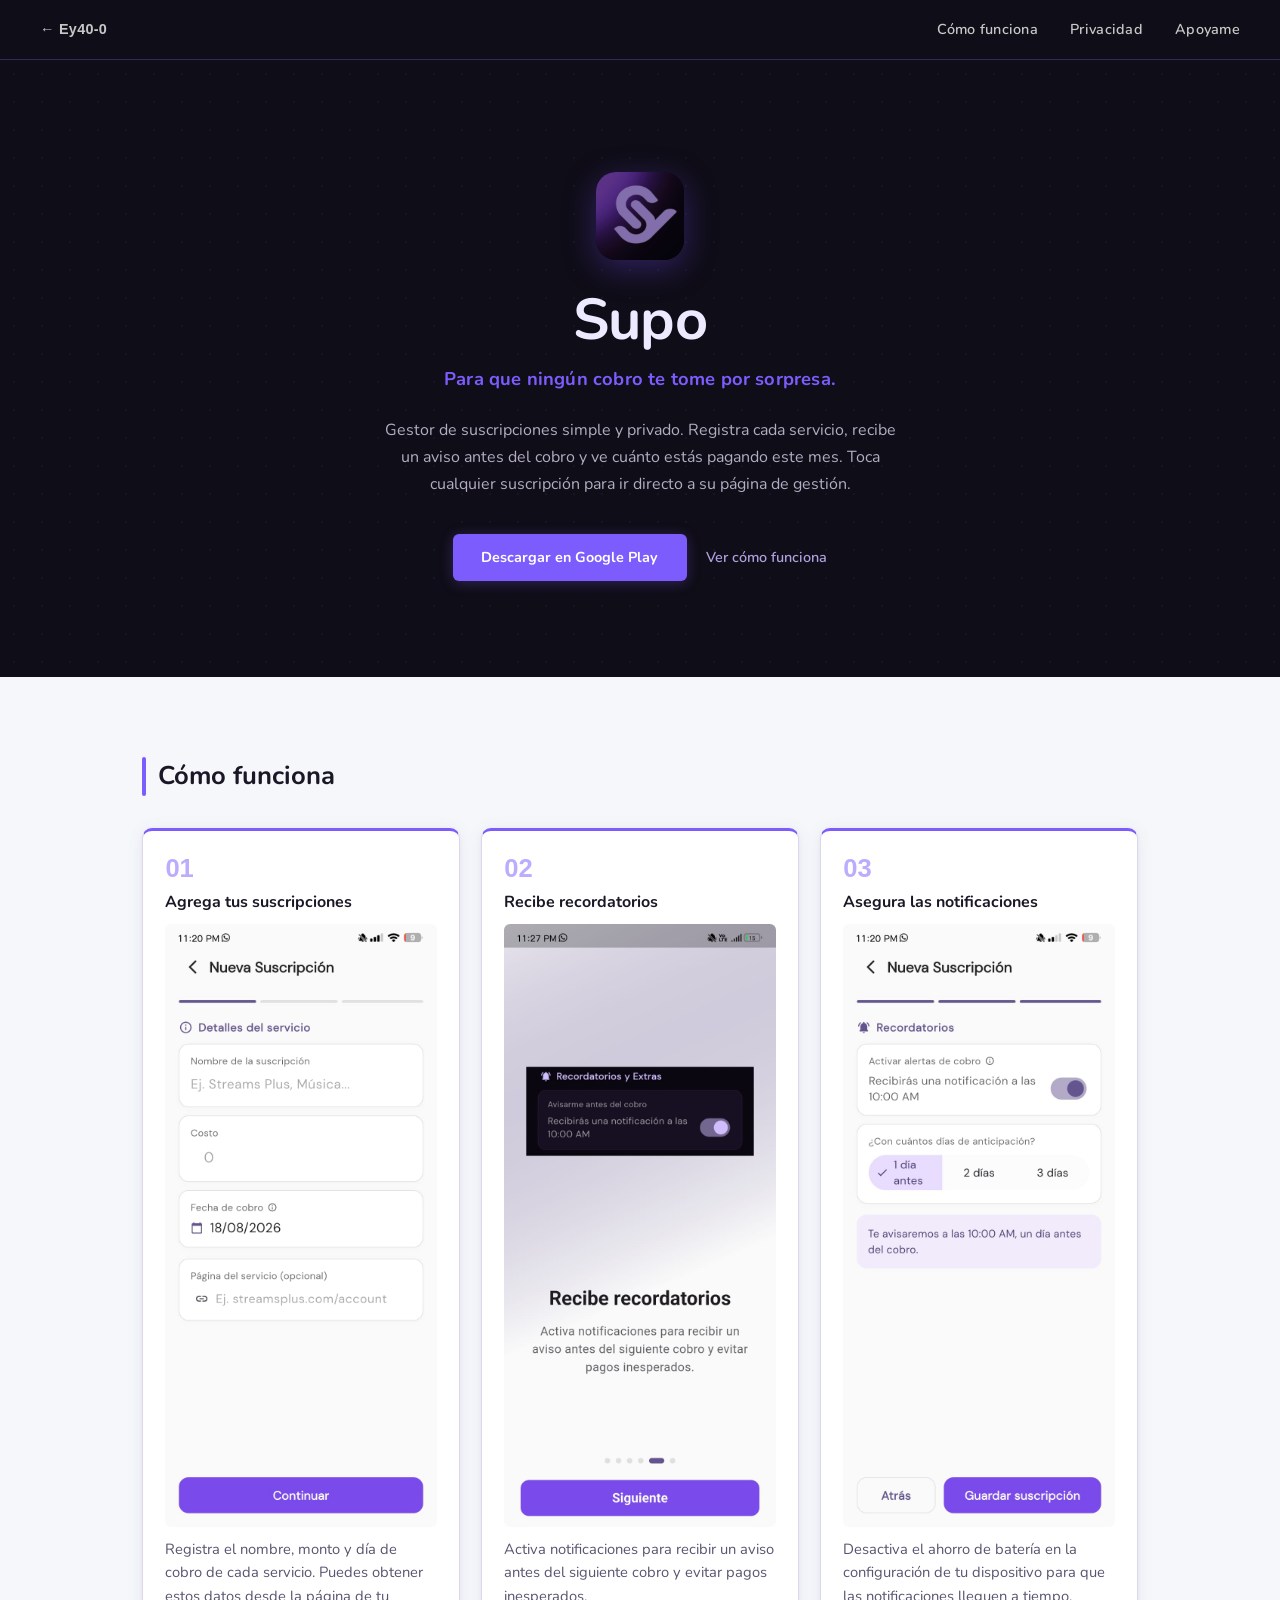
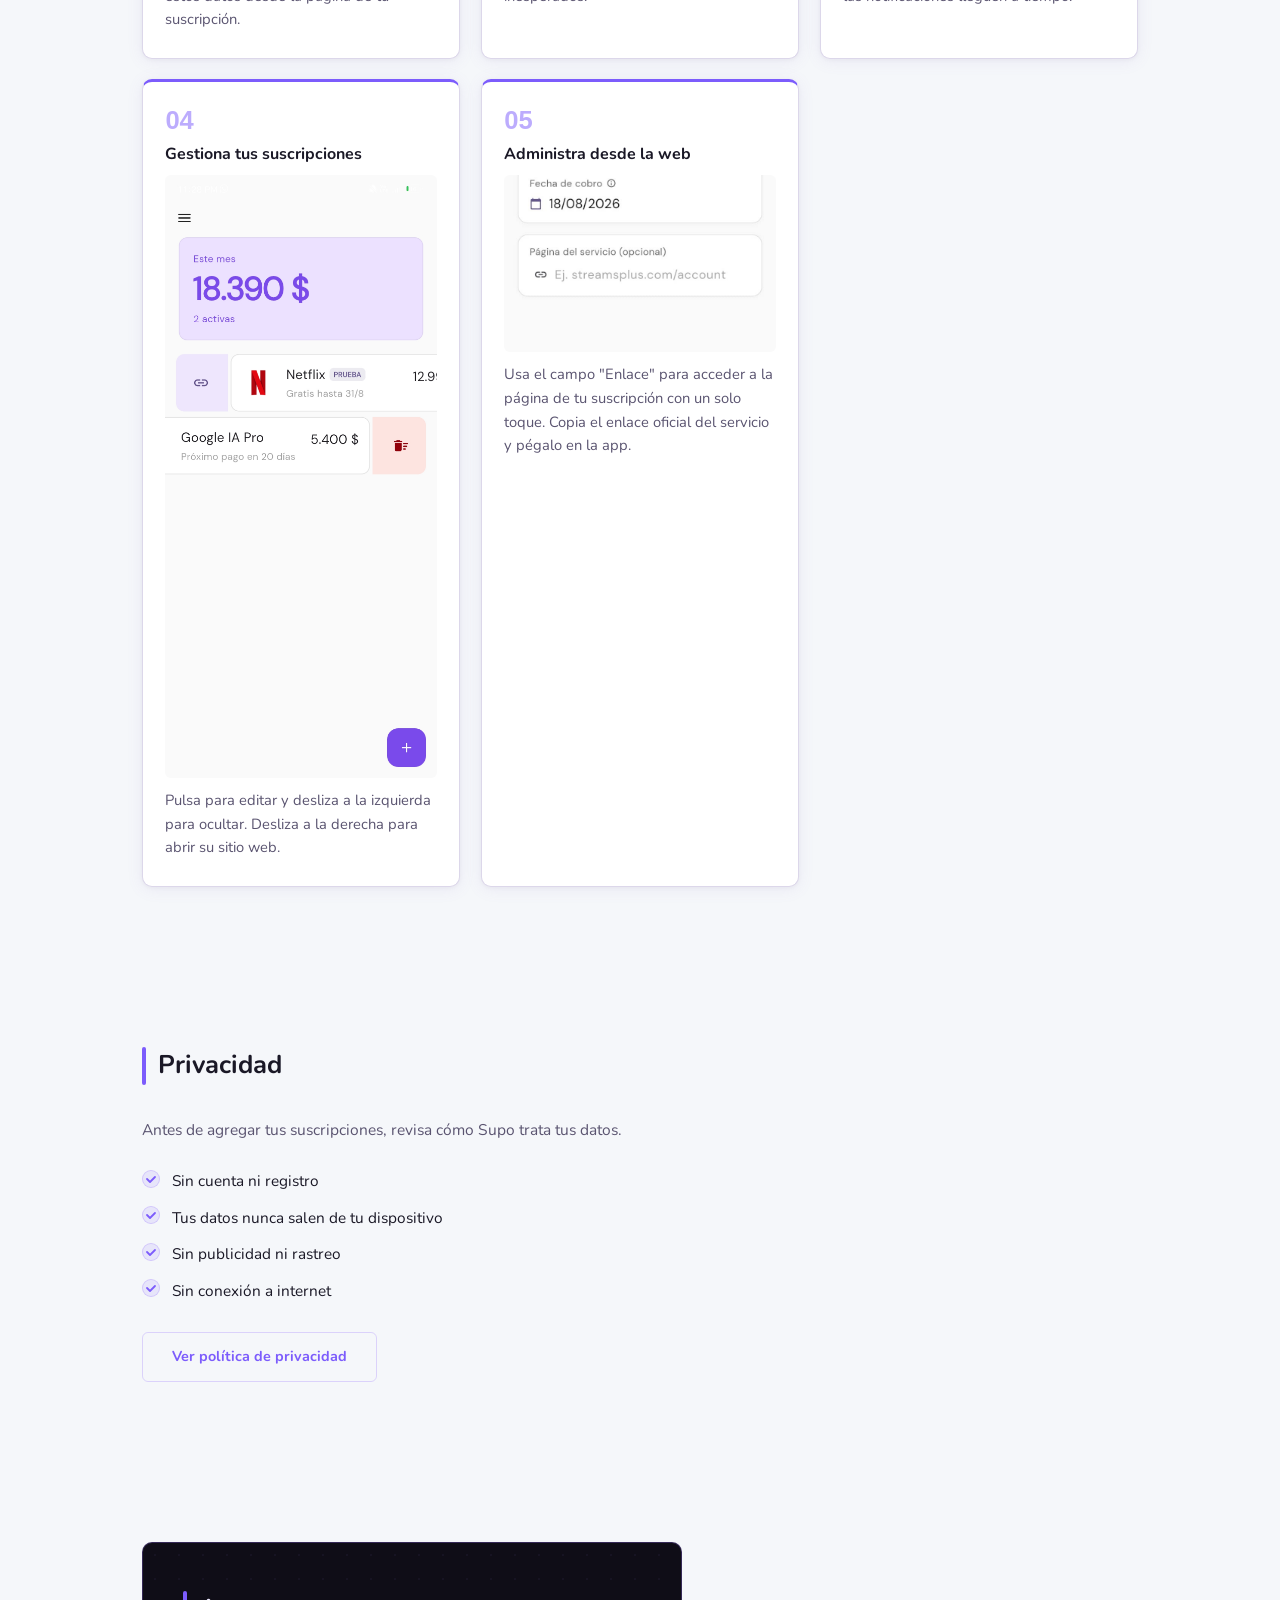
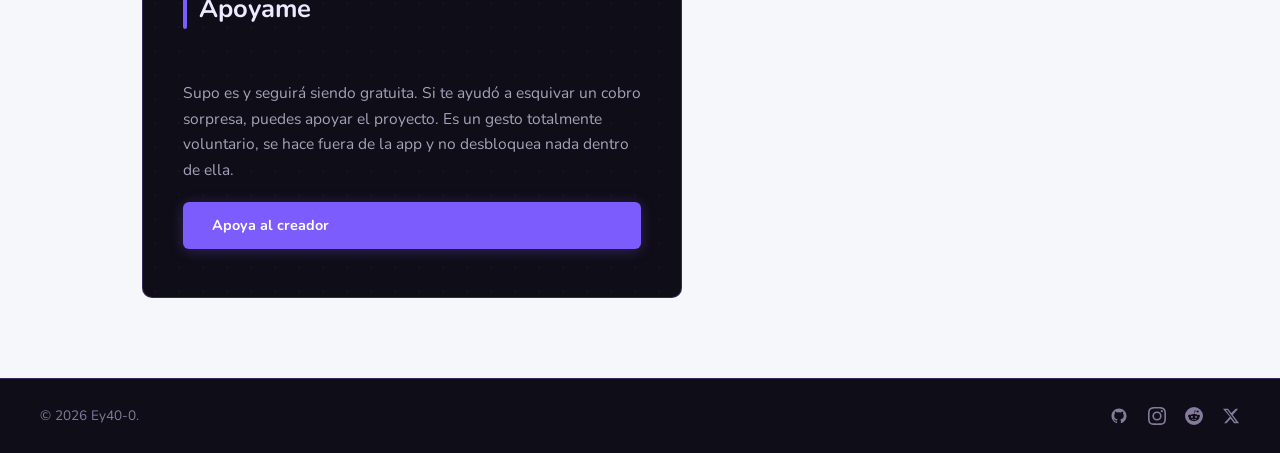
==== commit 84bfff3c: "260908 Se hacen varias mejoras de UX a la web general." ====
--- a/supo/index.html
+++ b/supo/index.html
@@ -160,7 +160,7 @@
 
     <footer>
         <p data-site="copyright"></p>
-        <a data-site="github-link" target="_blank" rel="noopener">GitHub</a>
+        <div data-site="footer-socials"></div>
     </footer>
 
     <script src="/site-config.js"></script>
--- a/supo/supo-style.css
+++ b/supo/supo-style.css
@@ -288,18 +288,15 @@
 }
 .step-image {
     width: 100%;
-    aspect-ratio: 9/16;
-    display: flex;
-    align-items: center;
-    justify-content: center;
     overflow: hidden;
     border-radius: var(--radius-sm);
     background: hsl(255 30% 96%);
+    display: flex;
 }
 .step-image img {
     width: 100%;
-    height: 100%;
-    object-fit: contain;
+    height: auto;
+    display: block;
 }
 .step-text {
     font-size: .92rem;
@@ -417,6 +414,24 @@
     background: var(--text-light);
 }
 
+/* Íconos de redes sociales en el footer (inyectados por site-config.js) */
+.footer-socials {
+    display: flex;
+    align-items: center;
+    gap: 1.2rem;
+}
+.footer-socials a {
+    color: hsl(255 15% 55%);
+    display: flex;
+    align-items: center;
+    transition: color var(--transition), transform var(--transition);
+}
+.footer-socials a::after { display: none; }
+.footer-socials a:hover {
+    color: var(--purple);
+    transform: translateY(-2px);
+}
+
 /* ─── Accesibilidad: focus visible ─────────────────────────────── */
 .nav-link:focus-visible,
 .brand-link:focus-visible,
@@ -544,6 +559,7 @@
     .acciones-portada .text-link { width: 100%; text-align: center; justify-content: center; }
     .steps { grid-template-columns: 1fr; }
     footer { flex-direction: column; text-align: center; }
+    .footer-socials { justify-content: center; }
     .btn { width: 100%; justify-content: center; }
 }
 
